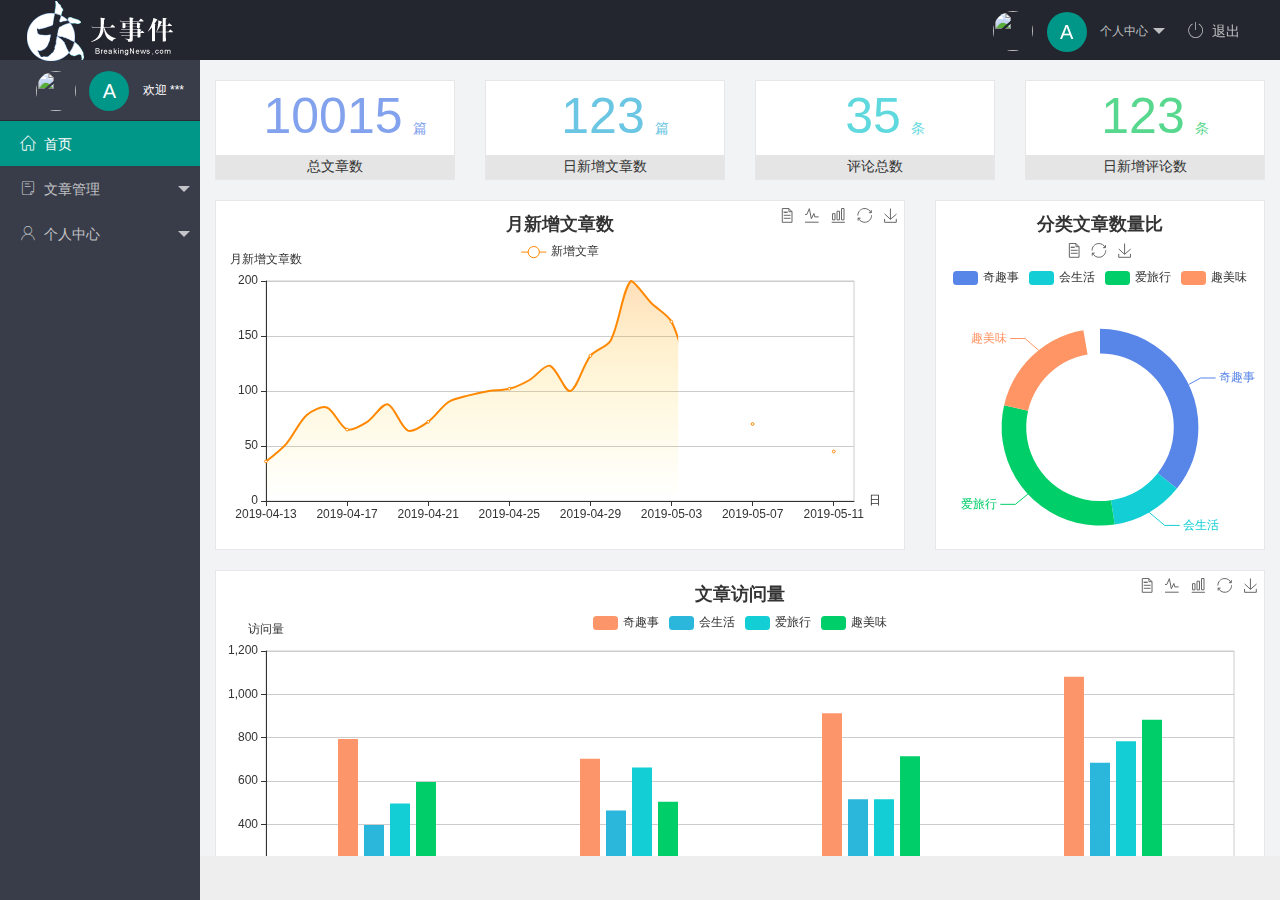
==== index.html @ b9989bee "完成主页功能的开发" ====
<!DOCTYPE html>
<html lang="en">

<head>
    <meta charset="UTF-8" />
    <meta name="viewport" content="width=device-width, initial-scale=1.0" />
    <title>后台主页</title>
    <!-- 导入 layui 的样式表 -->
    <link rel="stylesheet" href="/assets/lib/layui/css/layui.css" />
    <!-- 导入第三方图标库 -->
    <link rel="stylesheet" href="/assets/fonts/iconfont.css" />
    <!-- 导入自己的样式表 -->
    <link rel="stylesheet" href="/assets/css/index.css" />
</head>

<body class="layui-layout-body">
    <div class="layui-layout layui-layout-admin">
        <div class="layui-header">
            <div class="layui-logo">
                <img src="/assets/images/logo.png" alt="" />
            </div>
            <!-- 头部区域（可配合layui已有的水平导航） -->
            <ul class="layui-nav layui-layout-right">
                <li class="layui-nav-item">
                    <a href="javascript:;" class="userinfo">
                        <img src="http://t.cn/RCzsdCq" class="layui-nav-img" />
                        <span class="text-avatar">A</span> 个人中心
                    </a>
                    <dl class="layui-nav-child">
                        <dd><a href="">基本资料</a></dd>
                        <dd><a href="">更换头像</a></dd>
                        <dd><a href="">重置密码</a></dd>
                    </dl>
                </li>
                <li class="layui-nav-item">
                    <a href="javascript:;" id="btnLogout"><span class="iconfont icon-tuichu"></span>退出</a>
                </li>
            </ul>
        </div>

        <div class="layui-side layui-bg-black">
            <div class="layui-side-scroll">
                <div class="userinfo">
                    <img src="http://t.cn/RCzsdCq" class="layui-nav-img" />
                    <span class="text-avatar">A</span>
                    <span id="welcome">欢迎 ***</span>
                </div>
                <!-- 左侧导航区域（可配合layui已有的垂直导航） -->
                <ul class="layui-nav layui-nav-tree" lay-shrink="all">
                    <li class="layui-nav-item layui-this">
                        <a href="/home/dashboard.html" target="fm"><span class="iconfont icon-home"></span>首页</a>
                    </li>
                    <li class="layui-nav-item">
                        <a class="" href="javascript:;"><span class="iconfont icon-16"></span>文章管理</a>
                        <dl class="layui-nav-child">
                            <dd>
                                <a href="javascript:;"><i class="layui-icon layui-icon-app"></i>文章类别</a>
                            </dd>
                            <dd>
                                <a href="javascript:;"><i class="layui-icon layui-icon-app"></i>文章列表</a>
                            </dd>
                            <dd>
                                <a href="javascript:;"><i class="layui-icon layui-icon-app"></i>发布文章</a>
                            </dd>
                        </dl>
                    </li>
                    <li class="layui-nav-item">
                        <a href="javascript:;"><span class="iconfont icon-user"></span>个人中心</a>
                        <dl class="layui-nav-child">
                            <dd>
                                <a href="javascript:;"><i class="layui-icon layui-icon-app"></i>基本资料</a>
                            </dd>
                            <dd>
                                <a href="javascript:;"><i class="layui-icon layui-icon-app"></i>更换头像</a>
                            </dd>
                            <dd>
                                <a href="javascript:;"><i class="layui-icon layui-icon-app"></i>重置密码</a>
                            </dd>
                        </dl>
                    </li>
                </ul>
            </div>
        </div>

        <div class="layui-body">
            <!-- 内容主体区域 -->
            <iframe name="fm" src="/home/dashboard.html" frameborder="0"></iframe>
        </div>

        <div class="layui-footer">
            <!-- 底部固定区域 -->
        </div>
    </div>
    <!-- 导入 layui 的JS文件 -->
    <script src="/assets/lib/layui/layui.all.js"></script>
    <!--导入jquer -->
    <script src="/assets/lib/jquery.js"></script>
    <script src="/assets/js/baseAPI.js"></script>
    <!-- 导入自己的js -->
    <script src="/assets/js/index.js"></script>
</body>

</html>
---- assets/lib/layui/css/layui.css ----
/** layui-v2.5.5 MIT License By https://www.layui.com */
 .layui-inline,img{display:inline-block;vertical-align:middle}h1,h2,h3,h4,h5,h6{font-weight:400}.layui-edge,.layui-header,.layui-inline,.layui-main{position:relative}.layui-body,.layui-edge,.layui-elip{overflow:hidden}.layui-btn,.layui-edge,.layui-inline,img{vertical-align:middle}.layui-btn,.layui-disabled,.layui-icon,.layui-unselect{-moz-user-select:none;-webkit-user-select:none;-ms-user-select:none}.layui-elip,.layui-form-checkbox span,.layui-form-pane .layui-form-label{text-overflow:ellipsis;white-space:nowrap}.layui-breadcrumb,.layui-tree-btnGroup{visibility:hidden}blockquote,body,button,dd,div,dl,dt,form,h1,h2,h3,h4,h5,h6,input,li,ol,p,pre,td,textarea,th,ul{margin:0;padding:0;-webkit-tap-highlight-color:rgba(0,0,0,0)}a:active,a:hover{outline:0}img{border:none}li{list-style:none}table{border-collapse:collapse;border-spacing:0}h4,h5,h6{font-size:100%}button,input,optgroup,option,select,textarea{font-family:inherit;font-size:inherit;font-style:inherit;font-weight:inherit;outline:0}pre{white-space:pre-wrap;white-space:-moz-pre-wrap;white-space:-pre-wrap;white-space:-o-pre-wrap;word-wrap:break-word}body{line-height:24px;font:14px Helvetica Neue,Helvetica,PingFang SC,Tahoma,Arial,sans-serif}hr{height:1px;margin:10px 0;border:0;clear:both}a{color:#333;text-decoration:none}a:hover{color:#777}a cite{font-style:normal;*cursor:pointer}.layui-border-box,.layui-border-box *{box-sizing:border-box}.layui-box,.layui-box *{box-sizing:content-box}.layui-clear{clear:both;*zoom:1}.layui-clear:after{content:'\20';clear:both;*zoom:1;display:block;height:0}.layui-inline{*display:inline;*zoom:1}.layui-edge{display:inline-block;width:0;height:0;border-width:6px;border-style:dashed;border-color:transparent}.layui-edge-top{top:-4px;border-bottom-color:#999;border-bottom-style:solid}.layui-edge-right{border-left-color:#999;border-left-style:solid}.layui-edge-bottom{top:2px;border-top-color:#999;border-top-style:solid}.layui-edge-left{border-right-color:#999;border-right-style:solid}.layui-disabled,.layui-disabled:hover{color:#d2d2d2!important;cursor:not-allowed!important}.layui-circle{border-radius:100%}.layui-show{display:block!important}.layui-hide{display:none!important}@font-face{font-family:layui-icon;src:url(../font/iconfont.eot?v=250);src:url(../font/iconfont.eot?v=250#iefix) format('embedded-opentype'),url(../font/iconfont.woff2?v=250) format('woff2'),url(../font/iconfont.woff?v=250) format('woff'),url(../font/iconfont.ttf?v=250) format('truetype'),url(../font/iconfont.svg?v=250#layui-icon) format('svg')}.layui-icon{font-family:layui-icon!important;font-size:16px;font-style:normal;-webkit-font-smoothing:antialiased;-moz-osx-font-smoothing:grayscale}.layui-icon-reply-fill:before{content:"\e611"}.layui-icon-set-fill:before{content:"\e614"}.layui-icon-menu-fill:before{content:"\e60f"}.layui-icon-search:before{content:"\e615"}.layui-icon-share:before{content:"\e641"}.layui-icon-set-sm:before{content:"\e620"}.layui-icon-engine:before{content:"\e628"}.layui-icon-close:before{content:"\1006"}.layui-icon-close-fill:before{content:"\1007"}.layui-icon-chart-screen:before{content:"\e629"}.layui-icon-star:before{content:"\e600"}.layui-icon-circle-dot:before{content:"\e617"}.layui-icon-chat:before{content:"\e606"}.layui-icon-release:before{content:"\e609"}.layui-icon-list:before{content:"\e60a"}.layui-icon-chart:before{content:"\e62c"}.layui-icon-ok-circle:before{content:"\1005"}.layui-icon-layim-theme:before{content:"\e61b"}.layui-icon-table:before{content:"\e62d"}.layui-icon-right:before{content:"\e602"}.layui-icon-left:before{content:"\e603"}.layui-icon-cart-simple:before{content:"\e698"}.layui-icon-face-cry:before{content:"\e69c"}.layui-icon-face-smile:before{content:"\e6af"}.layui-icon-survey:before{content:"\e6b2"}.layui-icon-tree:before{content:"\e62e"}.layui-icon-upload-circle:before{content:"\e62f"}.layui-icon-add-circle:before{content:"\e61f"}.layui-icon-download-circle:before{content:"\e601"}.layui-icon-templeate-1:before{content:"\e630"}.layui-icon-util:before{content:"\e631"}.layui-icon-face-surprised:before{content:"\e664"}.layui-icon-edit:before{content:"\e642"}.layui-icon-speaker:before{content:"\e645"}.layui-icon-down:before{content:"\e61a"}.layui-icon-file:before{content:"\e621"}.layui-icon-layouts:before{content:"\e632"}.layui-icon-rate-half:before{content:"\e6c9"}.layui-icon-add-circle-fine:before{content:"\e608"}.layui-icon-prev-circle:before{content:"\e633"}.layui-icon-read:before{content:"\e705"}.layui-icon-404:before{content:"\e61c"}.layui-icon-carousel:before{content:"\e634"}.layui-icon-help:before{content:"\e607"}.layui-icon-code-circle:before{content:"\e635"}.layui-icon-water:before{content:"\e636"}.layui-icon-username:before{content:"\e66f"}.layui-icon-find-fill:before{content:"\e670"}.layui-icon-about:before{content:"\e60b"}.layui-icon-location:before{content:"\e715"}.layui-icon-up:before{content:"\e619"}.layui-icon-pause:before{content:"\e651"}.layui-icon-date:before{content:"\e637"}.layui-icon-layim-uploadfile:before{content:"\e61d"}.layui-icon-delete:before{content:"\e640"}.layui-icon-play:before{content:"\e652"}.layui-icon-top:before{content:"\e604"}.layui-icon-friends:before{content:"\e612"}.layui-icon-refresh-3:before{content:"\e9aa"}.layui-icon-ok:before{content:"\e605"}.layui-icon-layer:before{content:"\e638"}.layui-icon-face-smile-fine:before{content:"\e60c"}.layui-icon-dollar:before{content:"\e659"}.layui-icon-group:before{content:"\e613"}.layui-icon-layim-download:before{content:"\e61e"}.layui-icon-picture-fine:before{content:"\e60d"}.layui-icon-link:before{content:"\e64c"}.layui-icon-diamond:before{content:"\e735"}.layui-icon-log:before{content:"\e60e"}.layui-icon-rate-solid:before{content:"\e67a"}.layui-icon-fonts-del:before{content:"\e64f"}.layui-icon-unlink:before{content:"\e64d"}.layui-icon-fonts-clear:before{content:"\e639"}.layui-icon-triangle-r:before{content:"\e623"}.layui-icon-circle:before{content:"\e63f"}.layui-icon-radio:before{content:"\e643"}.layui-icon-align-center:before{content:"\e647"}.layui-icon-align-right:before{content:"\e648"}.layui-icon-align-left:before{content:"\e649"}.layui-icon-loading-1:before{content:"\e63e"}.layui-icon-return:before{content:"\e65c"}.layui-icon-fonts-strong:before{content:"\e62b"}.layui-icon-upload:before{content:"\e67c"}.layui-icon-dialogue:before{content:"\e63a"}.layui-icon-video:before{content:"\e6ed"}.layui-icon-headset:before{content:"\e6fc"}.layui-icon-cellphone-fine:before{content:"\e63b"}.layui-icon-add-1:before{content:"\e654"}.layui-icon-face-smile-b:before{content:"\e650"}.layui-icon-fonts-html:before{content:"\e64b"}.layui-icon-form:before{content:"\e63c"}.layui-icon-cart:before{content:"\e657"}.layui-icon-camera-fill:before{content:"\e65d"}.layui-icon-tabs:before{content:"\e62a"}.layui-icon-fonts-code:before{content:"\e64e"}.layui-icon-fire:before{content:"\e756"}.layui-icon-set:before{content:"\e716"}.layui-icon-fonts-u:before{content:"\e646"}.layui-icon-triangle-d:before{content:"\e625"}.layui-icon-tips:before{content:"\e702"}.layui-icon-picture:before{content:"\e64a"}.layui-icon-more-vertical:before{content:"\e671"}.layui-icon-flag:before{content:"\e66c"}.layui-icon-loading:before{content:"\e63d"}.layui-icon-fonts-i:before{content:"\e644"}.layui-icon-refresh-1:before{content:"\e666"}.layui-icon-rmb:before{content:"\e65e"}.layui-icon-home:before{content:"\e68e"}.layui-icon-user:before{content:"\e770"}.layui-icon-notice:before{content:"\e667"}.layui-icon-login-weibo:before{content:"\e675"}.layui-icon-voice:before{content:"\e688"}.layui-icon-upload-drag:before{content:"\e681"}.layui-icon-login-qq:before{content:"\e676"}.layui-icon-snowflake:before{content:"\e6b1"}.layui-icon-file-b:before{content:"\e655"}.layui-icon-template:before{content:"\e663"}.layui-icon-auz:before{content:"\e672"}.layui-icon-console:before{content:"\e665"}.layui-icon-app:before{content:"\e653"}.layui-icon-prev:before{content:"\e65a"}.layui-icon-website:before{content:"\e7ae"}.layui-icon-next:before{content:"\e65b"}.layui-icon-component:before{content:"\e857"}.layui-icon-more:before{content:"\e65f"}.layui-icon-login-wechat:before{content:"\e677"}.layui-icon-shrink-right:before{content:"\e668"}.layui-icon-spread-left:before{content:"\e66b"}.layui-icon-camera:before{content:"\e660"}.layui-icon-note:before{content:"\e66e"}.layui-icon-refresh:before{content:"\e669"}.layui-icon-female:before{content:"\e661"}.layui-icon-male:before{content:"\e662"}.layui-icon-password:before{content:"\e673"}.layui-icon-senior:before{content:"\e674"}.layui-icon-theme:before{content:"\e66a"}.layui-icon-tread:before{content:"\e6c5"}.layui-icon-praise:before{content:"\e6c6"}.layui-icon-star-fill:before{content:"\e658"}.layui-icon-rate:before{content:"\e67b"}.layui-icon-template-1:before{content:"\e656"}.layui-icon-vercode:before{content:"\e679"}.layui-icon-cellphone:before{content:"\e678"}.layui-icon-screen-full:before{content:"\e622"}.layui-icon-screen-restore:before{content:"\e758"}.layui-icon-cols:before{content:"\e610"}.layui-icon-export:before{content:"\e67d"}.layui-icon-print:before{content:"\e66d"}.layui-icon-slider:before{content:"\e714"}.layui-icon-addition:before{content:"\e624"}.layui-icon-subtraction:before{content:"\e67e"}.layui-icon-service:before{content:"\e626"}.layui-icon-transfer:before{content:"\e691"}.layui-main{width:1140px;margin:0 auto}.layui-header{z-index:1000;height:60px}.layui-header a:hover{transition:all .5s;-webkit-transition:all .5s}.layui-side{position:fixed;left:0;top:0;bottom:0;z-index:999;width:200px;overflow-x:hidden}.layui-side-scroll{position:relative;width:220px;height:100%;overflow-x:hidden}.layui-body{position:absolute;left:200px;right:0;top:0;bottom:0;z-index:998;width:auto;overflow-y:auto;box-sizing:border-box}.layui-layout-body{overflow:hidden}.layui-layout-admin .layui-header{background-color:#23262E}.layui-layout-admin .layui-side{top:60px;width:200px;overflow-x:hidden}.layui-layout-admin .layui-body{position:fixed;top:60px;bottom:44px}.layui-layout-admin .layui-main{width:auto;margin:0 15px}.layui-layout-admin .layui-footer{position:fixed;left:200px;right:0;bottom:0;height:44px;line-height:44px;padding:0 15px;background-color:#eee}.layui-layout-admin .layui-logo{position:absolute;left:0;top:0;width:200px;height:100%;line-height:60px;text-align:center;color:#009688;font-size:16px}.layui-layout-admin .layui-header .layui-nav{background:0 0}.layui-layout-left{position:absolute!important;left:200px;top:0}.layui-layout-right{position:absolute!important;right:0;top:0}.layui-container{position:relative;margin:0 auto;padding:0 15px;box-sizing:border-box}.layui-fluid{position:relative;margin:0 auto;padding:0 15px}.layui-row:after,.layui-row:before{content:'';display:block;clear:both}.layui-col-lg1,.layui-col-lg10,.layui-col-lg11,.layui-col-lg12,.layui-col-lg2,.layui-col-lg3,.layui-col-lg4,.layui-col-lg5,.layui-col-lg6,.layui-col-lg7,.layui-col-lg8,.layui-col-lg9,.layui-col-md1,.layui-col-md10,.layui-col-md11,.layui-col-md12,.layui-col-md2,.layui-col-md3,.layui-col-md4,.layui-col-md5,.layui-col-md6,.layui-col-md7,.layui-col-md8,.layui-col-md9,.layui-col-sm1,.layui-col-sm10,.layui-col-sm11,.layui-col-sm12,.layui-col-sm2,.layui-col-sm3,.layui-col-sm4,.layui-col-sm5,.layui-col-sm6,.layui-col-sm7,.layui-col-sm8,.layui-col-sm9,.layui-col-xs1,.layui-col-xs10,.layui-col-xs11,.layui-col-xs12,.layui-col-xs2,.layui-col-xs3,.layui-col-xs4,.layui-col-xs5,.layui-col-xs6,.layui-col-xs7,.layui-col-xs8,.layui-col-xs9{position:relative;display:block;box-sizing:border-box}.layui-col-xs1,.layui-col-xs10,.layui-col-xs11,.layui-col-xs12,.layui-col-xs2,.layui-col-xs3,.layui-col-xs4,.layui-col-xs5,.layui-col-xs6,.layui-col-xs7,.layui-col-xs8,.layui-col-xs9{float:left}.layui-col-xs1{width:8.33333333%}.layui-col-xs2{width:16.66666667%}.layui-col-xs3{width:25%}.layui-col-xs4{width:33.33333333%}.layui-col-xs5{width:41.66666667%}.layui-col-xs6{width:50%}.layui-col-xs7{width:58.33333333%}.layui-col-xs8{width:66.66666667%}.layui-col-xs9{width:75%}.layui-col-xs10{width:83.33333333%}.layui-col-xs11{width:91.66666667%}.layui-col-xs12{width:100%}.layui-col-xs-offset1{margin-left:8.33333333%}.layui-col-xs-offset2{margin-left:16.66666667%}.layui-col-xs-offset3{margin-left:25%}.layui-col-xs-offset4{margin-left:33.33333333%}.layui-col-xs-offset5{margin-left:41.66666667%}.layui-col-xs-offset6{margin-left:50%}.layui-col-xs-offset7{margin-left:58.33333333%}.layui-col-xs-offset8{margin-left:66.66666667%}.layui-col-xs-offset9{margin-left:75%}.layui-col-xs-offset10{margin-left:83.33333333%}.layui-col-xs-offset11{margin-left:91.66666667%}.layui-col-xs-offset12{margin-left:100%}@media screen and (max-width:768px){.layui-hide-xs{display:none!important}.layui-show-xs-block{display:block!important}.layui-show-xs-inline{display:inline!important}.layui-show-xs-inline-block{display:inline-block!important}}@media screen and (min-width:768px){.layui-container{width:750px}.layui-hide-sm{display:none!important}.layui-show-sm-block{display:block!important}.layui-show-sm-inline{display:inline!important}.layui-show-sm-inline-block{display:inline-block!important}.layui-col-sm1,.layui-col-sm10,.layui-col-sm11,.layui-col-sm12,.layui-col-sm2,.layui-col-sm3,.layui-col-sm4,.layui-col-sm5,.layui-col-sm6,.layui-col-sm7,.layui-col-sm8,.layui-col-sm9{float:left}.layui-col-sm1{width:8.33333333%}.layui-col-sm2{width:16.66666667%}.layui-col-sm3{width:25%}.layui-col-sm4{width:33.33333333%}.layui-col-sm5{width:41.66666667%}.layui-col-sm6{width:50%}.layui-col-sm7{width:58.33333333%}.layui-col-sm8{width:66.66666667%}.layui-col-sm9{width:75%}.layui-col-sm10{width:83.33333333%}.layui-col-sm11{width:91.66666667%}.layui-col-sm12{width:100%}.layui-col-sm-offset1{margin-left:8.33333333%}.layui-col-sm-offset2{margin-left:16.66666667%}.layui-col-sm-offset3{margin-left:25%}.layui-col-sm-offset4{margin-left:33.33333333%}.layui-col-sm-offset5{margin-left:41.66666667%}.layui-col-sm-offset6{margin-left:50%}.layui-col-sm-offset7{margin-left:58.33333333%}.layui-col-sm-offset8{margin-left:66.66666667%}.layui-col-sm-offset9{margin-left:75%}.layui-col-sm-offset10{margin-left:83.33333333%}.layui-col-sm-offset11{margin-left:91.66666667%}.layui-col-sm-offset12{margin-left:100%}}@media screen and (min-width:992px){.layui-container{width:970px}.layui-hide-md{display:none!important}.layui-show-md-block{display:block!important}.layui-show-md-inline{display:inline!important}.layui-show-md-inline-block{display:inline-block!important}.layui-col-md1,.layui-col-md10,.layui-col-md11,.layui-col-md12,.layui-col-md2,.layui-col-md3,.layui-col-md4,.layui-col-md5,.layui-col-md6,.layui-col-md7,.layui-col-md8,.layui-col-md9{float:left}.layui-col-md1{width:8.33333333%}.layui-col-md2{width:16.66666667%}.layui-col-md3{width:25%}.layui-col-md4{width:33.33333333%}.layui-col-md5{width:41.66666667%}.layui-col-md6{width:50%}.layui-col-md7{width:58.33333333%}.layui-col-md8{width:66.66666667%}.layui-col-md9{width:75%}.layui-col-md10{width:83.33333333%}.layui-col-md11{width:91.66666667%}.layui-col-md12{width:100%}.layui-col-md-offset1{margin-left:8.33333333%}.layui-col-md-offset2{margin-left:16.66666667%}.layui-col-md-offset3{margin-left:25%}.layui-col-md-offset4{margin-left:33.33333333%}.layui-col-md-offset5{margin-left:41.66666667%}.layui-col-md-offset6{margin-left:50%}.layui-col-md-offset7{margin-left:58.33333333%}.layui-col-md-offset8{margin-left:66.66666667%}.layui-col-md-offset9{margin-left:75%}.layui-col-md-offset10{margin-left:83.33333333%}.layui-col-md-offset11{margin-left:91.66666667%}.layui-col-md-offset12{margin-left:100%}}@media screen and (min-width:1200px){.layui-container{width:1170px}.layui-hide-lg{display:none!important}.layui-show-lg-block{display:block!important}.layui-show-lg-inline{display:inline!important}.layui-show-lg-inline-block{display:inline-block!important}.layui-col-lg1,.layui-col-lg10,.layui-col-lg11,.layui-col-lg12,.layui-col-lg2,.layui-col-lg3,.layui-col-lg4,.layui-col-lg5,.layui-col-lg6,.layui-col-lg7,.layui-col-lg8,.layui-col-lg9{float:left}.layui-col-lg1{width:8.33333333%}.layui-col-lg2{width:16.66666667%}.layui-col-lg3{width:25%}.layui-col-lg4{width:33.33333333%}.layui-col-lg5{width:41.66666667%}.layui-col-lg6{width:50%}.layui-col-lg7{width:58.33333333%}.layui-col-lg8{width:66.66666667%}.layui-col-lg9{width:75%}.layui-col-lg10{width:83.33333333%}.layui-col-lg11{width:91.66666667%}.layui-col-lg12{width:100%}.layui-col-lg-offset1{margin-left:8.33333333%}.layui-col-lg-offset2{margin-left:16.66666667%}.layui-col-lg-offset3{margin-left:25%}.layui-col-lg-offset4{margin-left:33.33333333%}.layui-col-lg-offset5{margin-left:41.66666667%}.layui-col-lg-offset6{margin-left:50%}.layui-col-lg-offset7{margin-left:58.33333333%}.layui-col-lg-offset8{margin-left:66.66666667%}.layui-col-lg-offset9{margin-left:75%}.layui-col-lg-offset10{margin-left:83.33333333%}.layui-col-lg-offset11{margin-left:91.66666667%}.layui-col-lg-offset12{margin-left:100%}}.layui-col-space1{margin:-.5px}.layui-col-space1>*{padding:.5px}.layui-col-space3{margin:-1.5px}.layui-col-space3>*{padding:1.5px}.layui-col-space5{margin:-2.5px}.layui-col-space5>*{padding:2.5px}.layui-col-space8{margin:-3.5px}.layui-col-space8>*{padding:3.5px}.layui-col-space10{margin:-5px}.layui-col-space10>*{padding:5px}.layui-col-space12{margin:-6px}.layui-col-space12>*{padding:6px}.layui-col-space15{margin:-7.5px}.layui-col-space15>*{padding:7.5px}.layui-col-space18{margin:-9px}.layui-col-space18>*{padding:9px}.layui-col-space20{margin:-10px}.layui-col-space20>*{padding:10px}.layui-col-space22{margin:-11px}.layui-col-space22>*{padding:11px}.layui-col-space25{margin:-12.5px}.layui-col-space25>*{padding:12.5px}.layui-col-space30{margin:-15px}.layui-col-space30>*{padding:15px}.layui-btn,.layui-input,.layui-select,.layui-textarea,.layui-upload-button{outline:0;-webkit-appearance:none;transition:all .3s;-webkit-transition:all .3s;box-sizing:border-box}.layui-elem-quote{margin-bottom:10px;padding:15px;line-height:22px;border-left:5px solid #009688;border-radius:0 2px 2px 0;background-color:#f2f2f2}.layui-quote-nm{border-style:solid;border-width:1px 1px 1px 5px;background:0 0}.layui-elem-field{margin-bottom:10px;padding:0;border-width:1px;border-style:solid}.layui-elem-field legend{margin-left:20px;padding:0 10px;font-size:20px;font-weight:300}.layui-field-title{margin:10px 0 20px;border-width:1px 0 0}.layui-field-box{padding:10px 15px}.layui-field-title .layui-field-box{padding:10px 0}.layui-progress{position:relative;height:6px;border-radius:20px;background-color:#e2e2e2}.layui-progress-bar{position:absolute;left:0;top:0;width:0;max-width:100%;height:6px;border-radius:20px;text-align:right;background-color:#5FB878;transition:all .3s;-webkit-transition:all .3s}.layui-progress-big,.layui-progress-big .layui-progress-bar{height:18px;line-height:18px}.layui-progress-text{position:relative;top:-20px;line-height:18px;font-size:12px;color:#666}.layui-progress-big .layui-progress-text{position:static;padding:0 10px;color:#fff}.layui-collapse{border-width:1px;border-style:solid;border-radius:2px}.layui-colla-content,.layui-colla-item{border-top-width:1px;border-top-style:solid}.layui-colla-item:first-child{border-top:none}.layui-colla-title{position:relative;height:42px;line-height:42px;padding:0 15px 0 35px;color:#333;background-color:#f2f2f2;cursor:pointer;font-size:14px;overflow:hidden}.layui-colla-content{display:none;padding:10px 15px;line-height:22px;color:#666}.layui-colla-icon{position:absolute;left:15px;top:0;font-size:14px}.layui-card{margin-bottom:15px;border-radius:2px;background-color:#fff;box-shadow:0 1px 2px 0 rgba(0,0,0,.05)}.layui-card:last-child{margin-bottom:0}.layui-card-header{position:relative;height:42px;line-height:42px;padding:0 15px;border-bottom:1px solid #f6f6f6;color:#333;border-radius:2px 2px 0 0;font-size:14px}.layui-bg-black,.layui-bg-blue,.layui-bg-cyan,.layui-bg-green,.layui-bg-orange,.layui-bg-red{color:#fff!important}.layui-card-body{position:relative;padding:10px 15px;line-height:24px}.layui-card-body[pad15]{padding:15px}.layui-card-body[pad20]{padding:20px}.layui-card-body .layui-table{margin:5px 0}.layui-card .layui-tab{margin:0}.layui-panel-window{position:relative;padding:15px;border-radius:0;border-top:5px solid #E6E6E6;background-color:#fff}.layui-auxiliar-moving{position:fixed;left:0;right:0;top:0;bottom:0;width:100%;height:100%;background:0 0;z-index:9999999999}.layui-form-label,.layui-form-mid,.layui-form-select,.layui-input-block,.layui-input-inline,.layui-textarea{position:relative}.layui-bg-red{background-color:#FF5722!important}.layui-bg-orange{background-color:#FFB800!important}.layui-bg-green{background-color:#009688!important}.layui-bg-cyan{background-color:#2F4056!important}.layui-bg-blue{background-color:#1E9FFF!important}.layui-bg-black{background-color:#393D49!important}.layui-bg-gray{background-color:#eee!important;color:#666!important}.layui-badge-rim,.layui-colla-content,.layui-colla-item,.layui-collapse,.layui-elem-field,.layui-form-pane .layui-form-item[pane],.layui-form-pane .layui-form-label,.layui-input,.layui-layedit,.layui-layedit-tool,.layui-quote-nm,.layui-select,.layui-tab-bar,.layui-tab-card,.layui-tab-title,.layui-tab-title .layui-this:after,.layui-textarea{border-color:#e6e6e6}.layui-timeline-item:before,hr{background-color:#e6e6e6}.layui-text{line-height:22px;font-size:14px;color:#666}.layui-text h1,.layui-text h2,.layui-text h3{font-weight:500;color:#333}.layui-text h1{font-size:30px}.layui-text h2{font-size:24px}.layui-text h3{font-size:18px}.layui-text a:not(.layui-btn){color:#01AAED}.layui-text a:not(.layui-btn):hover{text-decoration:underline}.layui-text ul{padding:5px 0 5px 15px}.layui-text ul li{margin-top:5px;list-style-type:disc}.layui-text em,.layui-word-aux{color:#999!important;padding:0 5px!important}.layui-btn{display:inline-block;height:38px;line-height:38px;padding:0 18px;background-color:#009688;color:#fff;white-space:nowrap;text-align:center;font-size:14px;border:none;border-radius:2px;cursor:pointer}.layui-btn:hover{opacity:.8;filter:alpha(opacity=80);color:#fff}.layui-btn:active{opacity:1;filter:alpha(opacity=100)}.layui-btn+.layui-btn{margin-left:10px}.layui-btn-container{font-size:0}.layui-btn-container .layui-btn{margin-right:10px;margin-bottom:10px}.layui-btn-container .layui-btn+.layui-btn{margin-left:0}.layui-table .layui-btn-container .layui-btn{margin-bottom:9px}.layui-btn-radius{border-radius:100px}.layui-btn .layui-icon{margin-right:3px;font-size:18px;vertical-align:bottom;vertical-align:middle\9}.layui-btn-primary{border:1px solid #C9C9C9;background-color:#fff;color:#555}.layui-btn-primary:hover{border-color:#009688;color:#333}.layui-btn-normal{background-color:#1E9FFF}.layui-btn-warm{background-color:#FFB800}.layui-btn-danger{background-color:#FF5722}.layui-btn-checked{background-color:#5FB878}.layui-btn-disabled,.layui-btn-disabled:active,.layui-btn-disabled:hover{border:1px solid #e6e6e6;background-color:#FBFBFB;color:#C9C9C9;cursor:not-allowed;opacity:1}.layui-btn-lg{height:44px;line-height:44px;padding:0 25px;font-size:16px}.layui-btn-sm{height:30px;line-height:30px;padding:0 10px;font-size:12px}.layui-btn-sm i{font-size:16px!important}.layui-btn-xs{height:22px;line-height:22px;padding:0 5px;font-size:12px}.layui-btn-xs i{font-size:14px!important}.layui-btn-group{display:inline-block;vertical-align:middle;font-size:0}.layui-btn-group .layui-btn{margin-left:0!important;margin-right:0!important;border-left:1px solid rgba(255,255,255,.5);border-radius:0}.layui-btn-group .layui-btn-primary{border-left:none}.layui-btn-group .layui-btn-primary:hover{border-color:#C9C9C9;color:#009688}.layui-btn-group .layui-btn:first-child{border-left:none;border-radius:2px 0 0 2px}.layui-btn-group .layui-btn-primary:first-child{border-left:1px solid #c9c9c9}.layui-btn-group .layui-btn:last-child{border-radius:0 2px 2px 0}.layui-btn-group .layui-btn+.layui-btn{margin-left:0}.layui-btn-group+.layui-btn-group{margin-left:10px}.layui-btn-fluid{width:100%}.layui-input,.layui-select,.layui-textarea{height:38px;line-height:1.3;line-height:38px\9;border-width:1px;border-style:solid;background-color:#fff;border-radius:2px}.layui-input::-webkit-input-placeholder,.layui-select::-webkit-input-placeholder,.layui-textarea::-webkit-input-placeholder{line-height:1.3}.layui-input,.layui-textarea{display:block;width:100%;padding-left:10px}.layui-input:hover,.layui-textarea:hover{border-color:#D2D2D2!important}.layui-input:focus,.layui-textarea:focus{border-color:#C9C9C9!important}.layui-textarea{min-height:100px;height:auto;line-height:20px;padding:6px 10px;resize:vertical}.layui-select{padding:0 10px}.layui-form input[type=checkbox],.layui-form input[type=radio],.layui-form select{display:none}.layui-form [lay-ignore]{display:initial}.layui-form-item{margin-bottom:15px;clear:both;*zoom:1}.layui-form-item:after{content:'\20';clear:both;*zoom:1;display:block;height:0}.layui-form-label{float:left;display:block;padding:9px 15px;width:80px;font-weight:400;line-height:20px;text-align:right}.layui-form-label-col{display:block;float:none;padding:9px 0;line-height:20px;text-align:left}.layui-form-item .layui-inline{margin-bottom:5px;margin-right:10px}.layui-input-block{margin-left:110px;min-height:36px}.layui-input-inline{display:inline-block;vertical-align:middle}.layui-form-item .layui-input-inline{float:left;width:190px;margin-right:10px}.layui-form-text .layui-input-inline{width:auto}.layui-form-mid{float:left;display:block;padding:9px 0!important;line-height:20px;margin-right:10px}.layui-form-danger+.layui-form-select .layui-input,.layui-form-danger:focus{border-color:#FF5722!important}.layui-form-select .layui-input{padding-right:30px;cursor:pointer}.layui-form-select .layui-edge{position:absolute;right:10px;top:50%;margin-top:-3px;cursor:pointer;border-width:6px;border-top-color:#c2c2c2;border-top-style:solid;transition:all .3s;-webkit-transition:all .3s}.layui-form-select dl{display:none;position:absolute;left:0;top:42px;padding:5px 0;z-index:899;min-width:100%;border:1px solid #d2d2d2;max-height:300px;overflow-y:auto;background-color:#fff;border-radius:2px;box-shadow:0 2px 4px rgba(0,0,0,.12);box-sizing:border-box}.layui-form-select dl dd,.layui-form-select dl dt{padding:0 10px;line-height:36px;white-space:nowrap;overflow:hidden;text-overflow:ellipsis}.layui-form-select dl dt{font-size:12px;color:#999}.layui-form-select dl dd{cursor:pointer}.layui-form-select dl dd:hover{background-color:#f2f2f2;-webkit-transition:.5s all;transition:.5s all}.layui-form-select .layui-select-group dd{padding-left:20px}.layui-form-select dl dd.layui-select-tips{padding-left:10px!important;color:#999}.layui-form-select dl dd.layui-this{background-color:#5FB878;color:#fff}.layui-form-checkbox,.layui-form-select dl dd.layui-disabled{background-color:#fff}.layui-form-selected dl{display:block}.layui-form-checkbox,.layui-form-checkbox *,.layui-form-switch{display:inline-block;vertical-align:middle}.layui-form-selected .layui-edge{margin-top:-9px;-webkit-transform:rotate(180deg);transform:rotate(180deg);margin-top:-3px\9}:root .layui-form-selected .layui-edge{margin-top:-9px\0/IE9}.layui-form-selectup dl{top:auto;bottom:42px}.layui-select-none{margin:5px 0;text-align:center;color:#999}.layui-select-disabled .layui-disabled{border-color:#eee!important}.layui-select-disabled .layui-edge{border-top-color:#d2d2d2}.layui-form-checkbox{position:relative;height:30px;line-height:30px;margin-right:10px;padding-right:30px;cursor:pointer;font-size:0;-webkit-transition:.1s linear;transition:.1s linear;box-sizing:border-box}.layui-form-checkbox span{padding:0 10px;height:100%;font-size:14px;border-radius:2px 0 0 2px;background-color:#d2d2d2;color:#fff;overflow:hidden}.layui-form-checkbox:hover span{background-color:#c2c2c2}.layui-form-checkbox i{position:absolute;right:0;top:0;width:30px;height:28px;border:1px solid #d2d2d2;border-left:none;border-radius:0 2px 2px 0;color:#fff;font-size:20px;text-align:center}.layui-form-checkbox:hover i{border-color:#c2c2c2;color:#c2c2c2}.layui-form-checked,.layui-form-checked:hover{border-color:#5FB878}.layui-form-checked span,.layui-form-checked:hover span{background-color:#5FB878}.layui-form-checked i,.layui-form-checked:hover i{color:#5FB878}.layui-form-item .layui-form-checkbox{margin-top:4px}.layui-form-checkbox[lay-skin=primary]{height:auto!important;line-height:normal!important;min-width:18px;min-height:18px;border:none!important;margin-right:0;padding-left:28px;padding-right:0;background:0 0}.layui-form-checkbox[lay-skin=primary] span{padding-left:0;padding-right:15px;line-height:18px;background:0 0;color:#666}.layui-form-checkbox[lay-skin=primary] i{right:auto;left:0;width:16px;height:16px;line-height:16px;border:1px solid #d2d2d2;font-size:12px;border-radius:2px;background-color:#fff;-webkit-transition:.1s linear;transition:.1s linear}.layui-form-checkbox[lay-skin=primary]:hover i{border-color:#5FB878;color:#fff}.layui-form-checked[lay-skin=primary] i{border-color:#5FB878!important;background-color:#5FB878;color:#fff}.layui-checkbox-disbaled[lay-skin=primary] span{background:0 0!important;color:#c2c2c2}.layui-checkbox-disbaled[lay-skin=primary]:hover i{border-color:#d2d2d2}.layui-form-item .layui-form-checkbox[lay-skin=primary]{margin-top:10px}.layui-form-switch{position:relative;height:22px;line-height:22px;min-width:35px;padding:0 5px;margin-top:8px;border:1px solid #d2d2d2;border-radius:20px;cursor:pointer;background-color:#fff;-webkit-transition:.1s linear;transition:.1s linear}.layui-form-switch i{position:absolute;left:5px;top:3px;width:16px;height:16px;border-radius:20px;background-color:#d2d2d2;-webkit-transition:.1s linear;transition:.1s linear}.layui-form-switch em{position:relative;top:0;width:25px;margin-left:21px;padding:0!important;text-align:center!important;color:#999!important;font-style:normal!important;font-size:12px}.layui-form-onswitch{border-color:#5FB878;background-color:#5FB878}.layui-checkbox-disbaled,.layui-checkbox-disbaled i{border-color:#e2e2e2!important}.layui-form-onswitch i{left:100%;margin-left:-21px;background-color:#fff}.layui-form-onswitch em{margin-left:5px;margin-right:21px;color:#fff!important}.layui-checkbox-disbaled span{background-color:#e2e2e2!important}.layui-checkbox-disbaled:hover i{color:#fff!important}[lay-radio]{display:none}.layui-form-radio,.layui-form-radio *{display:inline-block;vertical-align:middle}.layui-form-radio{line-height:28px;margin:6px 10px 0 0;padding-right:10px;cursor:pointer;font-size:0}.layui-form-radio *{font-size:14px}.layui-form-radio>i{margin-right:8px;font-size:22px;color:#c2c2c2}.layui-form-radio>i:hover,.layui-form-radioed>i{color:#5FB878}.layui-radio-disbaled>i{color:#e2e2e2!important}.layui-form-pane .layui-form-label{width:110px;padding:8px 15px;height:38px;line-height:20px;border-width:1px;border-style:solid;border-radius:2px 0 0 2px;text-align:center;background-color:#FBFBFB;overflow:hidden;box-sizing:border-box}.layui-form-pane .layui-input-inline{margin-left:-1px}.layui-form-pane .layui-input-block{margin-left:110px;left:-1px}.layui-form-pane .layui-input{border-radius:0 2px 2px 0}.layui-form-pane .layui-form-text .layui-form-label{float:none;width:100%;border-radius:2px;box-sizing:border-box;text-align:left}.layui-form-pane .layui-form-text .layui-input-inline{display:block;margin:0;top:-1px;clear:both}.layui-form-pane .layui-form-text .layui-input-block{margin:0;left:0;top:-1px}.layui-form-pane .layui-form-text .layui-textarea{min-height:100px;border-radius:0 0 2px 2px}.layui-form-pane .layui-form-checkbox{margin:4px 0 4px 10px}.layui-form-pane .layui-form-radio,.layui-form-pane .layui-form-switch{margin-top:6px;margin-left:10px}.layui-form-pane .layui-form-item[pane]{position:relative;border-width:1px;border-style:solid}.layui-form-pane .layui-form-item[pane] .layui-form-label{position:absolute;left:0;top:0;height:100%;border-width:0 1px 0 0}.layui-form-pane .layui-form-item[pane] .layui-input-inline{margin-left:110px}@media screen and (max-width:450px){.layui-form-item .layui-form-label{text-overflow:ellipsis;overflow:hidden;white-space:nowrap}.layui-form-item .layui-inline{display:block;margin-right:0;margin-bottom:20px;clear:both}.layui-form-item .layui-inline:after{content:'\20';clear:both;display:block;height:0}.layui-form-item .layui-input-inline{display:block;float:none;left:-3px;width:auto;margin:0 0 10px 112px}.layui-form-item .layui-input-inline+.layui-form-mid{margin-left:110px;top:-5px;padding:0}.layui-form-item .layui-form-checkbox{margin-right:5px;margin-bottom:5px}}.layui-layedit{border-width:1px;border-style:solid;border-radius:2px}.layui-layedit-tool{padding:3px 5px;border-bottom-width:1px;border-bottom-style:solid;font-size:0}.layedit-tool-fixed{position:fixed;top:0;border-top:1px solid #e2e2e2}.layui-layedit-tool .layedit-tool-mid,.layui-layedit-tool .layui-icon{display:inline-block;vertical-align:middle;text-align:center;font-size:14px}.layui-layedit-tool .layui-icon{position:relative;width:32px;height:30px;line-height:30px;margin:3px 5px;color:#777;cursor:pointer;border-radius:2px}.layui-layedit-tool .layui-icon:hover{color:#393D49}.layui-layedit-tool .layui-icon:active{color:#000}.layui-layedit-tool .layedit-tool-active{background-color:#e2e2e2;color:#000}.layui-layedit-tool .layui-disabled,.layui-layedit-tool .layui-disabled:hover{color:#d2d2d2;cursor:not-allowed}.layui-layedit-tool .layedit-tool-mid{width:1px;height:18px;margin:0 10px;background-color:#d2d2d2}.layedit-tool-html{width:50px!important;font-size:30px!important}.layedit-tool-b,.layedit-tool-code,.layedit-tool-help{font-size:16px!important}.layedit-tool-d,.layedit-tool-face,.layedit-tool-image,.layedit-tool-unlink{font-size:18px!important}.layedit-tool-image input{position:absolute;font-size:0;left:0;top:0;width:100%;height:100%;opacity:.01;filter:Alpha(opacity=1);cursor:pointer}.layui-layedit-iframe iframe{display:block;width:100%}#LAY_layedit_code{overflow:hidden}.layui-laypage{display:inline-block;*display:inline;*zoom:1;vertical-align:middle;margin:10px 0;font-size:0}.layui-laypage>a:first-child,.layui-laypage>a:first-child em{border-radius:2px 0 0 2px}.layui-laypage>a:last-child,.layui-laypage>a:last-child em{border-radius:0 2px 2px 0}.layui-laypage>:first-child{margin-left:0!important}.layui-laypage>:last-child{margin-right:0!important}.layui-laypage a,.layui-laypage button,.layui-laypage input,.layui-laypage select,.layui-laypage span{border:1px solid #e2e2e2}.layui-laypage a,.layui-laypage span{display:inline-block;*display:inline;*zoom:1;vertical-align:middle;padding:0 15px;height:28px;line-height:28px;margin:0 -1px 5px 0;background-color:#fff;color:#333;font-size:12px}.layui-flow-more a *,.layui-laypage input,.layui-table-view select[lay-ignore]{display:inline-block}.layui-laypage a:hover{color:#009688}.layui-laypage em{font-style:normal}.layui-laypage .layui-laypage-spr{color:#999;font-weight:700}.layui-laypage a{text-decoration:none}.layui-laypage .layui-laypage-curr{position:relative}.layui-laypage .layui-laypage-curr em{position:relative;color:#fff}.layui-laypage .layui-laypage-curr .layui-laypage-em{position:absolute;left:-1px;top:-1px;padding:1px;width:100%;height:100%;background-color:#009688}.layui-laypage-em{border-radius:2px}.layui-laypage-next em,.layui-laypage-prev em{font-family:Sim sun;font-size:16px}.layui-laypage .layui-laypage-count,.layui-laypage .layui-laypage-limits,.layui-laypage .layui-laypage-refresh,.layui-laypage .layui-laypage-skip{margin-left:10px;margin-right:10px;padding:0;border:none}.layui-laypage .layui-laypage-limits,.layui-laypage .layui-laypage-refresh{vertical-align:top}.layui-laypage .layui-laypage-refresh i{font-size:18px;cursor:pointer}.layui-laypage select{height:22px;padding:3px;border-radius:2px;cursor:pointer}.layui-laypage .layui-laypage-skip{height:30px;line-height:30px;color:#999}.layui-laypage button,.layui-laypage input{height:30px;line-height:30px;border-radius:2px;vertical-align:top;background-color:#fff;box-sizing:border-box}.layui-laypage input{width:40px;margin:0 10px;padding:0 3px;text-align:center}.layui-laypage input:focus,.layui-laypage select:focus{border-color:#009688!important}.layui-laypage button{margin-left:10px;padding:0 10px;cursor:pointer}.layui-table,.layui-table-view{margin:10px 0}.layui-flow-more{margin:10px 0;text-align:center;color:#999;font-size:14px}.layui-flow-more a{height:32px;line-height:32px}.layui-flow-more a *{vertical-align:top}.layui-flow-more a cite{padding:0 20px;border-radius:3px;background-color:#eee;color:#333;font-style:normal}.layui-flow-more a cite:hover{opacity:.8}.layui-flow-more a i{font-size:30px;color:#737383}.layui-table{width:100%;background-color:#fff;color:#666}.layui-table tr{transition:all .3s;-webkit-transition:all .3s}.layui-table th{text-align:left;font-weight:400}.layui-table tbody tr:hover,.layui-table thead tr,.layui-table-click,.layui-table-header,.layui-table-hover,.layui-table-mend,.layui-table-patch,.layui-table-tool,.layui-table-total,.layui-table-total tr,.layui-table[lay-even] tr:nth-child(even){background-color:#f2f2f2}.layui-table td,.layui-table th,.layui-table-col-set,.layui-table-fixed-r,.layui-table-grid-down,.layui-table-header,.layui-table-page,.layui-table-tips-main,.layui-table-tool,.layui-table-total,.layui-table-view,.layui-table[lay-skin=line],.layui-table[lay-skin=row]{border-width:1px;border-style:solid;border-color:#e6e6e6}.layui-table td,.layui-table th{position:relative;padding:9px 15px;min-height:20px;line-height:20px;font-size:14px}.layui-table[lay-skin=line] td,.layui-table[lay-skin=line] th{border-width:0 0 1px}.layui-table[lay-skin=row] td,.layui-table[lay-skin=row] th{border-width:0 1px 0 0}.layui-table[lay-skin=nob] td,.layui-table[lay-skin=nob] th{border:none}.layui-table img{max-width:100px}.layui-table[lay-size=lg] td,.layui-table[lay-size=lg] th{padding:15px 30px}.layui-table-view .layui-table[lay-size=lg] .layui-table-cell{height:40px;line-height:40px}.layui-table[lay-size=sm] td,.layui-table[lay-size=sm] th{font-size:12px;padding:5px 10px}.layui-table-view .layui-table[lay-size=sm] .layui-table-cell{height:20px;line-height:20px}.layui-table[lay-data]{display:none}.layui-table-box{position:relative;overflow:hidden}.layui-table-view .layui-table{position:relative;width:auto;margin:0}.layui-table-view .layui-table[lay-skin=line]{border-width:0 1px 0 0}.layui-table-view .layui-table[lay-skin=row]{border-width:0 0 1px}.layui-table-view .layui-table td,.layui-table-view .layui-table th{padding:5px 0;border-top:none;border-left:none}.layui-table-view .layui-table th.layui-unselect .layui-table-cell span{cursor:pointer}.layui-table-view .layui-table td{cursor:default}.layui-table-view .layui-table td[data-edit=text]{cursor:text}.layui-table-view .layui-form-checkbox[lay-skin=primary] i{width:18px;height:18px}.layui-table-view .layui-form-radio{line-height:0;padding:0}.layui-table-view .layui-form-radio>i{margin:0;font-size:20px}.layui-table-init{position:absolute;left:0;top:0;width:100%;height:100%;text-align:center;z-index:110}.layui-table-init .layui-icon{position:absolute;left:50%;top:50%;margin:-15px 0 0 -15px;font-size:30px;color:#c2c2c2}.layui-table-header{border-width:0 0 1px;overflow:hidden}.layui-table-header .layui-table{margin-bottom:-1px}.layui-table-tool .layui-inline[lay-event]{position:relative;width:26px;height:26px;padding:5px;line-height:16px;margin-right:10px;text-align:center;color:#333;border:1px solid #ccc;cursor:pointer;-webkit-transition:.5s all;transition:.5s all}.layui-table-tool .layui-inline[lay-event]:hover{border:1px solid #999}.layui-table-tool-temp{padding-right:120px}.layui-table-tool-self{position:absolute;right:17px;top:10px}.layui-table-tool .layui-table-tool-self .layui-inline[lay-event]{margin:0 0 0 10px}.layui-table-tool-panel{position:absolute;top:29px;left:-1px;padding:5px 0;min-width:150px;min-height:40px;border:1px solid #d2d2d2;text-align:left;overflow-y:auto;background-color:#fff;box-shadow:0 2px 4px rgba(0,0,0,.12)}.layui-table-cell,.layui-table-tool-panel li{overflow:hidden;text-overflow:ellipsis;white-space:nowrap}.layui-table-tool-panel li{padding:0 10px;line-height:30px;-webkit-transition:.5s all;transition:.5s all}.layui-table-tool-panel li .layui-form-checkbox[lay-skin=primary]{width:100%;padding-left:28px}.layui-table-tool-panel li:hover{background-color:#f2f2f2}.layui-table-tool-panel li .layui-form-checkbox[lay-skin=primary] i{position:absolute;left:0;top:0}.layui-table-tool-panel li .layui-form-checkbox[lay-skin=primary] span{padding:0}.layui-table-tool .layui-table-tool-self .layui-table-tool-panel{left:auto;right:-1px}.layui-table-col-set{position:absolute;right:0;top:0;width:20px;height:100%;border-width:0 0 0 1px;background-color:#fff}.layui-table-sort{width:10px;height:20px;margin-left:5px;cursor:pointer!important}.layui-table-sort .layui-edge{position:absolute;left:5px;border-width:5px}.layui-table-sort .layui-table-sort-asc{top:3px;border-top:none;border-bottom-style:solid;border-bottom-color:#b2b2b2}.layui-table-sort .layui-table-sort-asc:hover{border-bottom-color:#666}.layui-table-sort .layui-table-sort-desc{bottom:5px;border-bottom:none;border-top-style:solid;border-top-color:#b2b2b2}.layui-table-sort .layui-table-sort-desc:hover{border-top-color:#666}.layui-table-sort[lay-sort=asc] .layui-table-sort-asc{border-bottom-color:#000}.layui-table-sort[lay-sort=desc] .layui-table-sort-desc{border-top-color:#000}.layui-table-cell{height:28px;line-height:28px;padding:0 15px;position:relative;box-sizing:border-box}.layui-table-cell .layui-form-checkbox[lay-skin=primary]{top:-1px;padding:0}.layui-table-cell .layui-table-link{color:#01AAED}.laytable-cell-checkbox,.laytable-cell-numbers,.laytable-cell-radio,.laytable-cell-space{padding:0;text-align:center}.layui-table-body{position:relative;overflow:auto;margin-right:-1px;margin-bottom:-1px}.layui-table-body .layui-none{line-height:26px;padding:15px;text-align:center;color:#999}.layui-table-fixed{position:absolute;left:0;top:0;z-index:101}.layui-table-fixed .layui-table-body{overflow:hidden}.layui-table-fixed-l{box-shadow:0 -1px 8px rgba(0,0,0,.08)}.layui-table-fixed-r{left:auto;right:-1px;border-width:0 0 0 1px;box-shadow:-1px 0 8px rgba(0,0,0,.08)}.layui-table-fixed-r .layui-table-header{position:relative;overflow:visible}.layui-table-mend{position:absolute;right:-49px;top:0;height:100%;width:50px}.layui-table-tool{position:relative;z-index:890;width:100%;min-height:50px;line-height:30px;padding:10px 15px;border-width:0 0 1px}.layui-table-tool .layui-btn-container{margin-bottom:-10px}.layui-table-page,.layui-table-total{border-width:1px 0 0;margin-bottom:-1px;overflow:hidden}.layui-table-page{position:relative;width:100%;padding:7px 7px 0;height:41px;font-size:12px;white-space:nowrap}.layui-table-page>div{height:26px}.layui-table-page .layui-laypage{margin:0}.layui-table-page .layui-laypage a,.layui-table-page .layui-laypage span{height:26px;line-height:26px;margin-bottom:10px;border:none;background:0 0}.layui-table-page .layui-laypage a,.layui-table-page .layui-laypage span.layui-laypage-curr{padding:0 12px}.layui-table-page .layui-laypage span{margin-left:0;padding:0}.layui-table-page .layui-laypage .layui-laypage-prev{margin-left:-7px!important}.layui-table-page .layui-laypage .layui-laypage-curr .layui-laypage-em{left:0;top:0;padding:0}.layui-table-page .layui-laypage button,.layui-table-page .layui-laypage input{height:26px;line-height:26px}.layui-table-page .layui-laypage input{width:40px}.layui-table-page .layui-laypage button{padding:0 10px}.layui-table-page select{height:18px}.layui-table-patch .layui-table-cell{padding:0;width:30px}.layui-table-edit{position:absolute;left:0;top:0;width:100%;height:100%;padding:0 14px 1px;border-radius:0;box-shadow:1px 1px 20px rgba(0,0,0,.15)}.layui-table-edit:focus{border-color:#5FB878!important}select.layui-table-edit{padding:0 0 0 10px;border-color:#C9C9C9}.layui-table-view .layui-form-checkbox,.layui-table-view .layui-form-radio,.layui-table-view .layui-form-switch{top:0;margin:0;box-sizing:content-box}.layui-table-view .layui-form-checkbox{top:-1px;height:26px;line-height:26px}.layui-table-view .layui-form-checkbox i{height:26px}.layui-table-grid .layui-table-cell{overflow:visible}.layui-table-grid-down{position:absolute;top:0;right:0;width:26px;height:100%;padding:5px 0;border-width:0 0 0 1px;text-align:center;background-color:#fff;color:#999;cursor:pointer}.layui-table-grid-down .layui-icon{position:absolute;top:50%;left:50%;margin:-8px 0 0 -8px}.layui-table-grid-down:hover{background-color:#fbfbfb}body .layui-table-tips .layui-layer-content{background:0 0;padding:0;box-shadow:0 1px 6px rgba(0,0,0,.12)}.layui-table-tips-main{margin:-44px 0 0 -1px;max-height:150px;padding:8px 15px;font-size:14px;overflow-y:scroll;background-color:#fff;color:#666}.layui-table-tips-c{position:absolute;right:-3px;top:-13px;width:20px;height:20px;padding:3px;cursor:pointer;background-color:#666;border-radius:50%;color:#fff}.layui-table-tips-c:hover{background-color:#777}.layui-table-tips-c:before{position:relative;right:-2px}.layui-upload-file{display:none!important;opacity:.01;filter:Alpha(opacity=1)}.layui-upload-drag,.layui-upload-form,.layui-upload-wrap{display:inline-block}.layui-upload-list{margin:10px 0}.layui-upload-choose{padding:0 10px;color:#999}.layui-upload-drag{position:relative;padding:30px;border:1px dashed #e2e2e2;background-color:#fff;text-align:center;cursor:pointer;color:#999}.layui-upload-drag .layui-icon{font-size:50px;color:#009688}.layui-upload-drag[lay-over]{border-color:#009688}.layui-upload-iframe{position:absolute;width:0;height:0;border:0;visibility:hidden}.layui-upload-wrap{position:relative;vertical-align:middle}.layui-upload-wrap .layui-upload-file{display:block!important;position:absolute;left:0;top:0;z-index:10;font-size:100px;width:100%;height:100%;opacity:.01;filter:Alpha(opacity=1);cursor:pointer}.layui-transfer-active,.layui-transfer-box{display:inline-block;vertical-align:middle}.layui-transfer-box,.layui-transfer-header,.layui-transfer-search{border-width:0;border-style:solid;border-color:#e6e6e6}.layui-transfer-box{position:relative;border-width:1px;width:200px;height:360px;border-radius:2px;background-color:#fff}.layui-transfer-box .layui-form-checkbox{width:100%;margin:0!important}.layui-transfer-header{height:38px;line-height:38px;padding:0 10px;border-bottom-width:1px}.layui-transfer-search{position:relative;padding:10px;border-bottom-width:1px}.layui-transfer-search .layui-input{height:32px;padding-left:30px;font-size:12px}.layui-transfer-search .layui-icon-search{position:absolute;left:20px;top:50%;margin-top:-8px;color:#666}.layui-transfer-active{margin:0 15px}.layui-transfer-active .layui-btn{display:block;margin:0;padding:0 15px;background-color:#5FB878;border-color:#5FB878;color:#fff}.layui-transfer-active .layui-btn-disabled{background-color:#FBFBFB;border-color:#e6e6e6;color:#C9C9C9}.layui-transfer-active .layui-btn:first-child{margin-bottom:15px}.layui-transfer-active .layui-btn .layui-icon{margin:0;font-size:14px!important}.layui-transfer-data{padding:5px 0;overflow:auto}.layui-transfer-data li{height:32px;line-height:32px;padding:0 10px}.layui-transfer-data li:hover{background-color:#f2f2f2;transition:.5s all}.layui-transfer-data .layui-none{padding:15px 10px;text-align:center;color:#999}.layui-nav{position:relative;padding:0 20px;background-color:#393D49;color:#fff;border-radius:2px;font-size:0;box-sizing:border-box}.layui-nav *{font-size:14px}.layui-nav .layui-nav-item{position:relative;display:inline-block;*display:inline;*zoom:1;vertical-align:middle;line-height:60px}.layui-nav .layui-nav-item a{display:block;padding:0 20px;color:#fff;color:rgba(255,255,255,.7);transition:all .3s;-webkit-transition:all .3s}.layui-nav .layui-this:after,.layui-nav-bar,.layui-nav-tree .layui-nav-itemed:after{position:absolute;left:0;top:0;width:0;height:5px;background-color:#5FB878;transition:all .2s;-webkit-transition:all .2s}.layui-nav-bar{z-index:1000}.layui-nav .layui-nav-item a:hover,.layui-nav .layui-this a{color:#fff}.layui-nav .layui-this:after{content:'';top:auto;bottom:0;width:100%}.layui-nav-img{width:30px;height:30px;margin-right:10px;border-radius:50%}.layui-nav .layui-nav-more{content:'';width:0;height:0;border-style:solid dashed dashed;border-color:#fff transparent transparent;overflow:hidden;cursor:pointer;transition:all .2s;-webkit-transition:all .2s;position:absolute;top:50%;right:3px;margin-top:-3px;border-width:6px;border-top-color:rgba(255,255,255,.7)}.layui-nav .layui-nav-mored,.layui-nav-itemed>a .layui-nav-more{margin-top:-9px;border-style:dashed dashed solid;border-color:transparent transparent #fff}.layui-nav-child{display:none;position:absolute;left:0;top:65px;min-width:100%;line-height:36px;padding:5px 0;box-shadow:0 2px 4px rgba(0,0,0,.12);border:1px solid #d2d2d2;background-color:#fff;z-index:100;border-radius:2px;white-space:nowrap}.layui-nav .layui-nav-child a{color:#333}.layui-nav .layui-nav-child a:hover{background-color:#f2f2f2;color:#000}.layui-nav-child dd{position:relative}.layui-nav .layui-nav-child dd.layui-this a,.layui-nav-child dd.layui-this{background-color:#5FB878;color:#fff}.layui-nav-child dd.layui-this:after{display:none}.layui-nav-tree{width:200px;padding:0}.layui-nav-tree .layui-nav-item{display:block;width:100%;line-height:45px}.layui-nav-tree .layui-nav-item a{position:relative;height:45px;line-height:45px;text-overflow:ellipsis;overflow:hidden;white-space:nowrap}.layui-nav-tree .layui-nav-item a:hover{background-color:#4E5465}.layui-nav-tree .layui-nav-bar{width:5px;height:0;background-color:#009688}.layui-nav-tree .layui-nav-child dd.layui-this,.layui-nav-tree .layui-nav-child dd.layui-this a,.layui-nav-tree .layui-this,.layui-nav-tree .layui-this>a,.layui-nav-tree .layui-this>a:hover{background-color:#009688;color:#fff}.layui-nav-tree .layui-this:after{display:none}.layui-nav-itemed>a,.layui-nav-tree .layui-nav-title a,.layui-nav-tree .layui-nav-title a:hover{color:#fff!important}.layui-nav-tree .layui-nav-child{position:relative;z-index:0;top:0;border:none;box-shadow:none}.layui-nav-tree .layui-nav-child a{height:40px;line-height:40px;color:#fff;color:rgba(255,255,255,.7)}.layui-nav-tree .layui-nav-child,.layui-nav-tree .layui-nav-child a:hover{background:0 0;color:#fff}.layui-nav-tree .layui-nav-more{right:10px}.layui-nav-itemed>.layui-nav-child{display:block;padding:0;background-color:rgba(0,0,0,.3)!important}.layui-nav-itemed>.layui-nav-child>.layui-this>.layui-nav-child{display:block}.layui-nav-side{position:fixed;top:0;bottom:0;left:0;overflow-x:hidden;z-index:999}.layui-bg-blue .layui-nav-bar,.layui-bg-blue .layui-nav-itemed:after,.layui-bg-blue .layui-this:after{background-color:#93D1FF}.layui-bg-blue .layui-nav-child dd.layui-this{background-color:#1E9FFF}.layui-bg-blue .layui-nav-itemed>a,.layui-nav-tree.layui-bg-blue .layui-nav-title a,.layui-nav-tree.layui-bg-blue .layui-nav-title a:hover{background-color:#007DDB!important}.layui-breadcrumb{font-size:0}.layui-breadcrumb>*{font-size:14px}.layui-breadcrumb a{color:#999!important}.layui-breadcrumb a:hover{color:#5FB878!important}.layui-breadcrumb a cite{color:#666;font-style:normal}.layui-breadcrumb span[lay-separator]{margin:0 10px;color:#999}.layui-tab{margin:10px 0;text-align:left!important}.layui-tab[overflow]>.layui-tab-title{overflow:hidden}.layui-tab-title{position:relative;left:0;height:40px;white-space:nowrap;font-size:0;border-bottom-width:1px;border-bottom-style:solid;transition:all .2s;-webkit-transition:all .2s}.layui-tab-title li{display:inline-block;*display:inline;*zoom:1;vertical-align:middle;font-size:14px;transition:all .2s;-webkit-transition:all .2s;position:relative;line-height:40px;min-width:65px;padding:0 15px;text-align:center;cursor:pointer}.layui-tab-title li a{display:block}.layui-tab-title .layui-this{color:#000}.layui-tab-title .layui-this:after{position:absolute;left:0;top:0;content:'';width:100%;height:41px;border-width:1px;border-style:solid;border-bottom-color:#fff;border-radius:2px 2px 0 0;box-sizing:border-box;pointer-events:none}.layui-tab-bar{position:absolute;right:0;top:0;z-index:10;width:30px;height:39px;line-height:39px;border-width:1px;border-style:solid;border-radius:2px;text-align:center;background-color:#fff;cursor:pointer}.layui-tab-bar .layui-icon{position:relative;display:inline-block;top:3px;transition:all .3s;-webkit-transition:all .3s}.layui-tab-item{display:none}.layui-tab-more{padding-right:30px;height:auto!important;white-space:normal!important}.layui-tab-more li.layui-this:after{border-bottom-color:#e2e2e2;border-radius:2px}.layui-tab-more .layui-tab-bar .layui-icon{top:-2px;top:3px\9;-webkit-transform:rotate(180deg);transform:rotate(180deg)}:root .layui-tab-more .layui-tab-bar .layui-icon{top:-2px\0/IE9}.layui-tab-content{padding:10px}.layui-tab-title li .layui-tab-close{position:relative;display:inline-block;width:18px;height:18px;line-height:20px;margin-left:8px;top:1px;text-align:center;font-size:14px;color:#c2c2c2;transition:all .2s;-webkit-transition:all .2s}.layui-tab-title li .layui-tab-close:hover{border-radius:2px;background-color:#FF5722;color:#fff}.layui-tab-brief>.layui-tab-title .layui-this{color:#009688}.layui-tab-brief>.layui-tab-more li.layui-this:after,.layui-tab-brief>.layui-tab-title .layui-this:after{border:none;border-radius:0;border-bottom:2px solid #5FB878}.layui-tab-brief[overflow]>.layui-tab-title .layui-this:after{top:-1px}.layui-tab-card{border-width:1px;border-style:solid;border-radius:2px;box-shadow:0 2px 5px 0 rgba(0,0,0,.1)}.layui-tab-card>.layui-tab-title{background-color:#f2f2f2}.layui-tab-card>.layui-tab-title li{margin-right:-1px;margin-left:-1px}.layui-tab-card>.layui-tab-title .layui-this{background-color:#fff}.layui-tab-card>.layui-tab-title .layui-this:after{border-top:none;border-width:1px;border-bottom-color:#fff}.layui-tab-card>.layui-tab-title .layui-tab-bar{height:40px;line-height:40px;border-radius:0;border-top:none;border-right:none}.layui-tab-card>.layui-tab-more .layui-this{background:0 0;color:#5FB878}.layui-tab-card>.layui-tab-more .layui-this:after{border:none}.layui-timeline{padding-left:5px}.layui-timeline-item{position:relative;padding-bottom:20px}.layui-timeline-axis{position:absolute;left:-5px;top:0;z-index:10;width:20px;height:20px;line-height:20px;background-color:#fff;color:#5FB878;border-radius:50%;text-align:center;cursor:pointer}.layui-timeline-axis:hover{color:#FF5722}.layui-timeline-item:before{content:'';position:absolute;left:5px;top:0;z-index:0;width:1px;height:100%}.layui-timeline-item:last-child:before{display:none}.layui-timeline-item:first-child:before{display:block}.layui-timeline-content{padding-left:25px}.layui-timeline-title{position:relative;margin-bottom:10px}.layui-badge,.layui-badge-dot,.layui-badge-rim{position:relative;display:inline-block;padding:0 6px;font-size:12px;text-align:center;background-color:#FF5722;color:#fff;border-radius:2px}.layui-badge{height:18px;line-height:18px}.layui-badge-dot{width:8px;height:8px;padding:0;border-radius:50%}.layui-badge-rim{height:18px;line-height:18px;border-width:1px;border-style:solid;background-color:#fff;color:#666}.layui-btn .layui-badge,.layui-btn .layui-badge-dot{margin-left:5px}.layui-nav .layui-badge,.layui-nav .layui-badge-dot{position:absolute;top:50%;margin:-8px 6px 0}.layui-tab-title .layui-badge,.layui-tab-title .layui-badge-dot{left:5px;top:-2px}.layui-carousel{position:relative;left:0;top:0;background-color:#f8f8f8}.layui-carousel>[carousel-item]{position:relative;width:100%;height:100%;overflow:hidden}.layui-carousel>[carousel-item]:before{position:absolute;content:'\e63d';left:50%;top:50%;width:100px;line-height:20px;margin:-10px 0 0 -50px;text-align:center;color:#c2c2c2;font-family:layui-icon!important;font-size:30px;font-style:normal;-webkit-font-smoothing:antialiased;-moz-osx-font-smoothing:grayscale}.layui-carousel>[carousel-item]>*{display:none;position:absolute;left:0;top:0;width:100%;height:100%;background-color:#f8f8f8;transition-duration:.3s;-webkit-transition-duration:.3s}.layui-carousel-updown>*{-webkit-transition:.3s ease-in-out up;transition:.3s ease-in-out up}.layui-carousel-arrow{display:none\9;opacity:0;position:absolute;left:10px;top:50%;margin-top:-18px;width:36px;height:36px;line-height:36px;text-align:center;font-size:20px;border:0;border-radius:50%;background-color:rgba(0,0,0,.2);color:#fff;-webkit-transition-duration:.3s;transition-duration:.3s;cursor:pointer}.layui-carousel-arrow[lay-type=add]{left:auto!important;right:10px}.layui-carousel:hover .layui-carousel-arrow[lay-type=add],.layui-carousel[lay-arrow=always] .layui-carousel-arrow[lay-type=add]{right:20px}.layui-carousel[lay-arrow=always] .layui-carousel-arrow{opacity:1;left:20px}.layui-carousel[lay-arrow=none] .layui-carousel-arrow{display:none}.layui-carousel-arrow:hover,.layui-carousel-ind ul:hover{background-color:rgba(0,0,0,.35)}.layui-carousel:hover .layui-carousel-arrow{display:block\9;opacity:1;left:20px}.layui-carousel-ind{position:relative;top:-35px;width:100%;line-height:0!important;text-align:center;font-size:0}.layui-carousel[lay-indicator=outside]{margin-bottom:30px}.layui-carousel[lay-indicator=outside] .layui-carousel-ind{top:10px}.layui-carousel[lay-indicator=outside] .layui-carousel-ind ul{background-color:rgba(0,0,0,.5)}.layui-carousel[lay-indicator=none] .layui-carousel-ind{display:none}.layui-carousel-ind ul{display:inline-block;padding:5px;background-color:rgba(0,0,0,.2);border-radius:10px;-webkit-transition-duration:.3s;transition-duration:.3s}.layui-carousel-ind li{display:inline-block;width:10px;height:10px;margin:0 3px;font-size:14px;background-color:#e2e2e2;background-color:rgba(255,255,255,.5);border-radius:50%;cursor:pointer;-webkit-transition-duration:.3s;transition-duration:.3s}.layui-carousel-ind li:hover{background-color:rgba(255,255,255,.7)}.layui-carousel-ind li.layui-this{background-color:#fff}.layui-carousel>[carousel-item]>.layui-carousel-next,.layui-carousel>[carousel-item]>.layui-carousel-prev,.layui-carousel>[carousel-item]>.layui-this{display:block}.layui-carousel>[carousel-item]>.layui-this{left:0}.layui-carousel>[carousel-item]>.layui-carousel-prev{left:-100%}.layui-carousel>[carousel-item]>.layui-carousel-next{left:100%}.layui-carousel>[carousel-item]>.layui-carousel-next.layui-carousel-left,.layui-carousel>[carousel-item]>.layui-carousel-prev.layui-carousel-right{left:0}.layui-carousel>[carousel-item]>.layui-this.layui-carousel-left{left:-100%}.layui-carousel>[carousel-item]>.layui-this.layui-carousel-right{left:100%}.layui-carousel[lay-anim=updown] .layui-carousel-arrow{left:50%!important;top:20px;margin:0 0 0 -18px}.layui-carousel[lay-anim=updown]>[carousel-item]>*,.layui-carousel[lay-anim=fade]>[carousel-item]>*{left:0!important}.layui-carousel[lay-anim=updown] .layui-carousel-arrow[lay-type=add]{top:auto!important;bottom:20px}.layui-carousel[lay-anim=updown] .layui-carousel-ind{position:absolute;top:50%;right:20px;width:auto;height:auto}.layui-carousel[lay-anim=updown] .layui-carousel-ind ul{padding:3px 5px}.layui-carousel[lay-anim=updown] .layui-carousel-ind li{display:block;margin:6px 0}.layui-carousel[lay-anim=updown]>[carousel-item]>.layui-this{top:0}.layui-carousel[lay-anim=updown]>[carousel-item]>.layui-carousel-prev{top:-100%}.layui-carousel[lay-anim=updown]>[carousel-item]>.layui-carousel-next{top:100%}.layui-carousel[lay-anim=updown]>[carousel-item]>.layui-carousel-next.layui-carousel-left,.layui-carousel[lay-anim=updown]>[carousel-item]>.layui-carousel-prev.layui-carousel-right{top:0}.layui-carousel[lay-anim=updown]>[carousel-item]>.layui-this.layui-carousel-left{top:-100%}.layui-carousel[lay-anim=updown]>[carousel-item]>.layui-this.layui-carousel-right{top:100%}.layui-carousel[lay-anim=fade]>[carousel-item]>.layui-carousel-next,.layui-carousel[lay-anim=fade]>[carousel-item]>.layui-carousel-prev{opacity:0}.layui-carousel[lay-anim=fade]>[carousel-item]>.layui-carousel-next.layui-carousel-left,.layui-carousel[lay-anim=fade]>[carousel-item]>.layui-carousel-prev.layui-carousel-right{opacity:1}.layui-carousel[lay-anim=fade]>[carousel-item]>.layui-this.layui-carousel-left,.layui-carousel[lay-anim=fade]>[carousel-item]>.layui-this.layui-carousel-right{opacity:0}.layui-fixbar{position:fixed;right:15px;bottom:15px;z-index:999999}.layui-fixbar li{width:50px;height:50px;line-height:50px;margin-bottom:1px;text-align:center;cursor:pointer;font-size:30px;background-color:#9F9F9F;color:#fff;border-radius:2px;opacity:.95}.layui-fixbar li:hover{opacity:.85}.layui-fixbar li:active{opacity:1}.layui-fixbar .layui-fixbar-top{display:none;font-size:40px}body .layui-util-face{border:none;background:0 0}body .layui-util-face .layui-layer-content{padding:0;background-color:#fff;color:#666;box-shadow:none}.layui-util-face .layui-layer-TipsG{display:none}.layui-util-face ul{position:relative;width:372px;padding:10px;border:1px solid #D9D9D9;background-color:#fff;box-shadow:0 0 20px rgba(0,0,0,.2)}.layui-util-face ul li{cursor:pointer;float:left;border:1px solid #e8e8e8;height:22px;width:26px;overflow:hidden;margin:-1px 0 0 -1px;padding:4px 2px;text-align:center}.layui-util-face ul li:hover{position:relative;z-index:2;border:1px solid #eb7350;background:#fff9ec}.layui-code{position:relative;margin:10px 0;padding:15px;line-height:20px;border:1px solid #ddd;border-left-width:6px;background-color:#F2F2F2;color:#333;font-family:Courier New;font-size:12px}.layui-rate,.layui-rate *{display:inline-block;vertical-align:middle}.layui-rate{padding:10px 5px 10px 0;font-size:0}.layui-rate li i.layui-icon{font-size:20px;color:#FFB800;margin-right:5px;transition:all .3s;-webkit-transition:all .3s}.layui-rate li i:hover{cursor:pointer;transform:scale(1.12);-webkit-transform:scale(1.12)}.layui-rate[readonly] li i:hover{cursor:default;transform:scale(1)}.layui-colorpicker{width:26px;height:26px;border:1px solid #e6e6e6;padding:5px;border-radius:2px;line-height:24px;display:inline-block;cursor:pointer;transition:all .3s;-webkit-transition:all .3s}.layui-colorpicker:hover{border-color:#d2d2d2}.layui-colorpicker.layui-colorpicker-lg{width:34px;height:34px;line-height:32px}.layui-colorpicker.layui-colorpicker-sm{width:24px;height:24px;line-height:22px}.layui-colorpicker.layui-colorpicker-xs{width:22px;height:22px;line-height:20px}.layui-colorpicker-trigger-bgcolor{display:block;background:url([data-uri]);border-radius:2px}.layui-colorpicker-trigger-span{display:block;height:100%;box-sizing:border-box;border:1px solid rgba(0,0,0,.15);border-radius:2px;text-align:center}.layui-colorpicker-trigger-i{display:inline-block;color:#FFF;font-size:12px}.layui-colorpicker-trigger-i.layui-icon-close{color:#999}.layui-colorpicker-main{position:absolute;z-index:66666666;width:280px;padding:7px;background:#FFF;border:1px solid #d2d2d2;border-radius:2px;box-shadow:0 2px 4px rgba(0,0,0,.12)}.layui-colorpicker-main-wrapper{height:180px;position:relative}.layui-colorpicker-basis{width:260px;height:100%;position:relative}.layui-colorpicker-basis-white{width:100%;height:100%;position:absolute;top:0;left:0;background:linear-gradient(90deg,#FFF,hsla(0,0%,100%,0))}.layui-colorpicker-basis-black{width:100%;height:100%;position:absolute;top:0;left:0;background:linear-gradient(0deg,#000,transparent)}.layui-colorpicker-basis-cursor{width:10px;height:10px;border:1px solid #FFF;border-radius:50%;position:absolute;top:-3px;right:-3px;cursor:pointer}.layui-colorpicker-side{position:absolute;top:0;right:0;width:12px;height:100%;background:linear-gradient(red,#FF0,#0F0,#0FF,#00F,#F0F,red)}.layui-colorpicker-side-slider{width:100%;height:5px;box-shadow:0 0 1px #888;box-sizing:border-box;background:#FFF;border-radius:1px;border:1px solid #f0f0f0;cursor:pointer;position:absolute;left:0}.layui-colorpicker-main-alpha{display:none;height:12px;margin-top:7px;background:url([data-uri])}.layui-colorpicker-alpha-bgcolor{height:100%;position:relative}.layui-colorpicker-alpha-slider{width:5px;height:100%;box-shadow:0 0 1px #888;box-sizing:border-box;background:#FFF;border-radius:1px;border:1px solid #f0f0f0;cursor:pointer;position:absolute;top:0}.layui-colorpicker-main-pre{padding-top:7px;font-size:0}.layui-colorpicker-pre{width:20px;height:20px;border-radius:2px;display:inline-block;margin-left:6px;margin-bottom:7px;cursor:pointer}.layui-colorpicker-pre:nth-child(11n+1){margin-left:0}.layui-colorpicker-pre-isalpha{background:url([data-uri])}.layui-colorpicker-pre.layui-this{box-shadow:0 0 3px 2px rgba(0,0,0,.15)}.layui-colorpicker-pre>div{height:100%;border-radius:2px}.layui-colorpicker-main-input{text-align:right;padding-top:7px}.layui-colorpicker-main-input .layui-btn-container .layui-btn{margin:0 0 0 10px}.layui-colorpicker-main-input div.layui-inline{float:left;margin-right:10px;font-size:14px}.layui-colorpicker-main-input input.layui-input{width:150px;height:30px;color:#666}.layui-slider{height:4px;background:#e2e2e2;border-radius:3px;position:relative;cursor:pointer}.layui-slider-bar{border-radius:3px;position:absolute;height:100%}.layui-slider-step{position:absolute;top:0;width:4px;height:4px;border-radius:50%;background:#FFF;-webkit-transform:translateX(-50%);transform:translateX(-50%)}.layui-slider-wrap{width:36px;height:36px;position:absolute;top:-16px;-webkit-transform:translateX(-50%);transform:translateX(-50%);z-index:10;text-align:center}.layui-slider-wrap-btn{width:12px;height:12px;border-radius:50%;background:#FFF;display:inline-block;vertical-align:middle;cursor:pointer;transition:.3s}.layui-slider-wrap:after{content:"";height:100%;display:inline-block;vertical-align:middle}.layui-slider-wrap-btn.layui-slider-hover,.layui-slider-wrap-btn:hover{transform:scale(1.2)}.layui-slider-wrap-btn.layui-disabled:hover{transform:scale(1)!important}.layui-slider-tips{position:absolute;top:-42px;z-index:66666666;white-space:nowrap;display:none;-webkit-transform:translateX(-50%);transform:translateX(-50%);color:#FFF;background:#000;border-radius:3px;height:25px;line-height:25px;padding:0 10px}.layui-slider-tips:after{content:'';position:absolute;bottom:-12px;left:50%;margin-left:-6px;width:0;height:0;border-width:6px;border-style:solid;border-color:#000 transparent transparent}.layui-slider-input{width:70px;height:32px;border:1px solid #e6e6e6;border-radius:3px;font-size:16px;line-height:32px;position:absolute;right:0;top:-15px}.layui-slider-input-btn{display:none;position:absolute;top:0;right:0;width:20px;height:100%;border-left:1px solid #d2d2d2}.layui-slider-input-btn i{cursor:pointer;position:absolute;right:0;bottom:0;width:20px;height:50%;font-size:12px;line-height:16px;text-align:center;color:#999}.layui-slider-input-btn i:first-child{top:0;border-bottom:1px solid #d2d2d2}.layui-slider-input-txt{height:100%;font-size:14px}.layui-slider-input-txt input{height:100%;border:none}.layui-slider-input-btn i:hover{color:#009688}.layui-slider-vertical{width:4px;margin-left:34px}.layui-slider-vertical .layui-slider-bar{width:4px}.layui-slider-vertical .layui-slider-step{top:auto;left:0;-webkit-transform:translateY(50%);transform:translateY(50%)}.layui-slider-vertical .layui-slider-wrap{top:auto;left:-16px;-webkit-transform:translateY(50%);transform:translateY(50%)}.layui-slider-vertical .layui-slider-tips{top:auto;left:2px}@media \0screen{.layui-slider-wrap-btn{margin-left:-20px}.layui-slider-vertical .layui-slider-wrap-btn{margin-left:0;margin-bottom:-20px}.layui-slider-vertical .layui-slider-tips{margin-left:-8px}.layui-slider>span{margin-left:8px}}.layui-tree{line-height:22px}.layui-tree .layui-form-checkbox{margin:0!important}.layui-tree-set{width:100%;position:relative}.layui-tree-pack{display:none;padding-left:20px;position:relative}.layui-tree-iconClick,.layui-tree-main{display:inline-block;vertical-align:middle}.layui-tree-line .layui-tree-pack{padding-left:27px}.layui-tree-line .layui-tree-set .layui-tree-set:after{content:'';position:absolute;top:14px;left:-9px;width:17px;height:0;border-top:1px dotted #c0c4cc}.layui-tree-entry{position:relative;padding:3px 0;height:20px;white-space:nowrap}.layui-tree-entry:hover{background-color:#eee}.layui-tree-line .layui-tree-entry:hover{background-color:rgba(0,0,0,0)}.layui-tree-line .layui-tree-entry:hover .layui-tree-txt{color:#999;text-decoration:underline;transition:.3s}.layui-tree-main{cursor:pointer;padding-right:10px}.layui-tree-line .layui-tree-set:before{content:'';position:absolute;top:0;left:-9px;width:0;height:100%;border-left:1px dotted #c0c4cc}.layui-tree-line .layui-tree-set.layui-tree-setLineShort:before{height:13px}.layui-tree-line .layui-tree-set.layui-tree-setHide:before{height:0}.layui-tree-iconClick{position:relative;height:20px;line-height:20px;margin:0 10px;color:#c0c4cc}.layui-tree-icon{height:12px;line-height:12px;width:12px;text-align:center;border:1px solid #c0c4cc}.layui-tree-iconClick .layui-icon{font-size:18px}.layui-tree-icon .layui-icon{font-size:12px;color:#666}.layui-tree-iconArrow{padding:0 5px}.layui-tree-iconArrow:after{content:'';position:absolute;left:4px;top:3px;z-index:100;width:0;height:0;border-width:5px;border-style:solid;border-color:transparent transparent transparent #c0c4cc;transition:.5s}.layui-tree-btnGroup,.layui-tree-editInput{position:relative;vertical-align:middle;display:inline-block}.layui-tree-spread>.layui-tree-entry>.layui-tree-iconClick>.layui-tree-iconArrow:after{transform:rotate(90deg) translate(3px,4px)}.layui-tree-txt{display:inline-block;vertical-align:middle;color:#555}.layui-tree-search{margin-bottom:15px;color:#666}.layui-tree-btnGroup .layui-icon{display:inline-block;vertical-align:middle;padding:0 2px;cursor:pointer}.layui-tree-btnGroup .layui-icon:hover{color:#999;transition:.3s}.layui-tree-entry:hover .layui-tree-btnGroup{visibility:visible}.layui-tree-editInput{height:20px;line-height:20px;padding:0 3px;border:none;background-color:rgba(0,0,0,.05)}.layui-tree-emptyText{text-align:center;color:#999}.layui-anim{-webkit-animation-duration:.3s;animation-duration:.3s;-webkit-animation-fill-mode:both;animation-fill-mode:both}.layui-anim.layui-icon{display:inline-block}.layui-anim-loop{-webkit-animation-iteration-count:infinite;animation-iteration-count:infinite}.layui-trans,.layui-trans a{transition:all .3s;-webkit-transition:all .3s}@-webkit-keyframes layui-rotate{from{-webkit-transform:rotate(0)}to{-webkit-transform:rotate(360deg)}}@keyframes layui-rotate{from{transform:rotate(0)}to{transform:rotate(360deg)}}.layui-anim-rotate{-webkit-animation-name:layui-rotate;animation-name:layui-rotate;-webkit-animation-duration:1s;animation-duration:1s;-webkit-animation-timing-function:linear;animation-timing-function:linear}@-webkit-keyframes layui-up{from{-webkit-transform:translate3d(0,100%,0);opacity:.3}to{-webkit-transform:translate3d(0,0,0);opacity:1}}@keyframes layui-up{from{transform:translate3d(0,100%,0);opacity:.3}to{transform:translate3d(0,0,0);opacity:1}}.layui-anim-up{-webkit-animation-name:layui-up;animation-name:layui-up}@-webkit-keyframes layui-upbit{from{-webkit-transform:translate3d(0,30px,0);opacity:.3}to{-webkit-transform:translate3d(0,0,0);opacity:1}}@keyframes layui-upbit{from{transform:translate3d(0,30px,0);opacity:.3}to{transform:translate3d(0,0,0);opacity:1}}.layui-anim-upbit{-webkit-animation-name:layui-upbit;animation-name:layui-upbit}@-webkit-keyframes layui-scale{0%{opacity:.3;-webkit-transform:scale(.5)}100%{opacity:1;-webkit-transform:scale(1)}}@keyframes layui-scale{0%{opacity:.3;-ms-transform:scale(.5);transform:scale(.5)}100%{opacity:1;-ms-transform:scale(1);transform:scale(1)}}.layui-anim-scale{-webkit-animation-name:layui-scale;animation-name:layui-scale}@-webkit-keyframes layui-scale-spring{0%{opacity:.5;-webkit-transform:scale(.5)}80%{opacity:.8;-webkit-transform:scale(1.1)}100%{opacity:1;-webkit-transform:scale(1)}}@keyframes layui-scale-spring{0%{opacity:.5;transform:scale(.5)}80%{opacity:.8;transform:scale(1.1)}100%{opacity:1;transform:scale(1)}}.layui-anim-scaleSpring{-webkit-animation-name:layui-scale-spring;animation-name:layui-scale-spring}@-webkit-keyframes layui-fadein{0%{opacity:0}100%{opacity:1}}@keyframes layui-fadein{0%{opacity:0}100%{opacity:1}}.layui-anim-fadein{-webkit-animation-name:layui-fadein;animation-name:layui-fadein}@-webkit-keyframes layui-fadeout{0%{opacity:1}100%{opacity:0}}@keyframes layui-fadeout{0%{opacity:1}100%{opacity:0}}.layui-anim-fadeout{-webkit-animation-name:layui-fadeout;animation-name:layui-fadeout}
---- assets/fonts/iconfont.css ----
@font-face {font-family: "iconfont";
  src: url('iconfont.eot?t=1576139966484'); /* IE9 */
  src: url('iconfont.eot?t=1576139966484#iefix') format('embedded-opentype'), /* IE6-IE8 */
  url('[data-uri]') format('woff2'),
  url('iconfont.woff?t=1576139966484') format('woff'),
  url('iconfont.ttf?t=1576139966484') format('truetype'), /* chrome, firefox, opera, Safari, Android, iOS 4.2+ */
  url('iconfont.svg?t=1576139966484#iconfont') format('svg'); /* iOS 4.1- */
}

.iconfont {
  font-family: "iconfont" !important;
  font-size: 16px;
  font-style: normal;
  -webkit-font-smoothing: antialiased;
  -moz-osx-font-smoothing: grayscale;
}

.icon-home:before {
  content: "\e6a9";
}

.icon-user:before {
  content: "\e614";
}

.icon-pinglun:before {
  content: "\e616";
}

.icon-tuichu:before {
  content: "\e865";
}

.icon-16:before {
  content: "\e615";
}
---- assets/css/index.css ----
.layui-footer {
    text-align: center;
    font-size: 12px;
}

.iconfont {
    margin-right: 8px;
}

.layui-icon {
    margin-right: 8px;
    margin-left: 20px;
}

iframe {
    width: 100%;
    height: 100%;
}

.layui-body {
    overflow: hidden;
}

a {
    transition: none !important;
}

.userinfo {
    height: 60px;
    line-height: 60px;
    text-align: center;
    font-size: 12px;
    user-select: none;
}

.layui-side-scroll .userinfo {
    border-bottom: 1px solid #282b33;
}

.layui-nav-img {
    width: 40px;
    height: 40px;
}

.text-avatar {
    display: inline-block;
    width: 40px;
    height: 40px;
    background-color: #009688;
    border-radius: 50%;
    line-height: 40px;
    text-align: center;
    font-size: 20px;
    color: #fff;
    position: relative;
    top: 4px;
    margin-right: 10px;
}
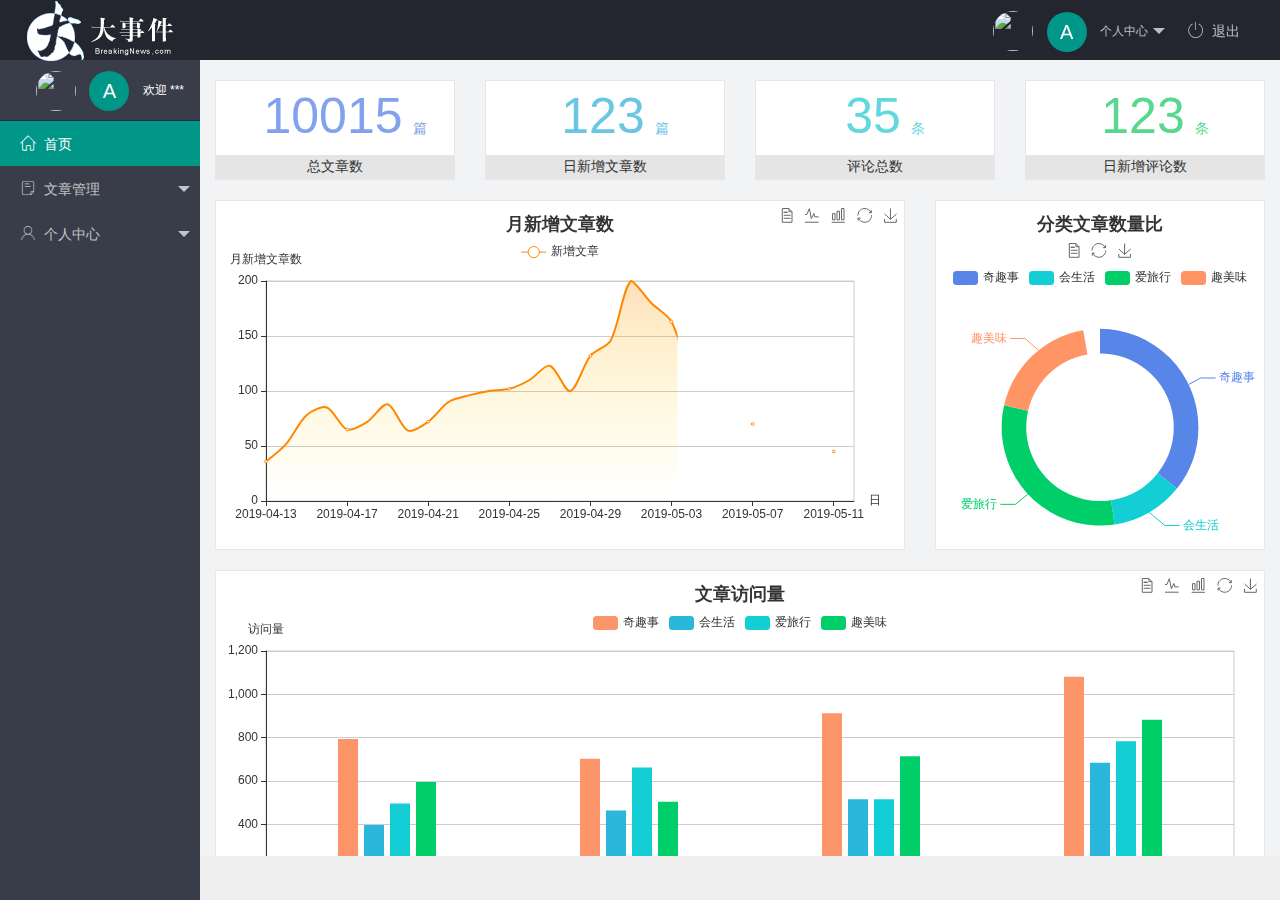
==== commit 0ef15284: "完成个人中心的开发" ====
--- a/index.html
+++ b/index.html
@@ -27,9 +27,9 @@
                         <span class="text-avatar">A</span> 个人中心
                     </a>
                     <dl class="layui-nav-child">
-                        <dd><a href="">基本资料</a></dd>
-                        <dd><a href="">更换头像</a></dd>
-                        <dd><a href="">重置密码</a></dd>
+                        <dd><a href="/user/user_info.html" target="fm">基本资料</a></dd>
+                        <dd><a href="/user/user_avatar.html" target="fm">更换头像</a></dd>
+                        <dd><a href="/user/user_pwd.html" target="fm">重置密码</a></dd>
                     </dl>
                 </li>
                 <li class="layui-nav-item">
@@ -68,13 +68,13 @@
                         <a href="javascript:;"><span class="iconfont icon-user"></span>个人中心</a>
                         <dl class="layui-nav-child">
                             <dd>
-                                <a href="javascript:;"><i class="layui-icon layui-icon-app"></i>基本资料</a>
+                                <a href="/user/user_info.html" target="fm"><i class="layui-icon layui-icon-app"></i>基本资料</a>
                             </dd>
                             <dd>
-                                <a href="javascript:;"><i class="layui-icon layui-icon-app"></i>更换头像</a>
+                                <a href="/user/user_avatar.html" target="fm"><i class="layui-icon layui-icon-app"></i>更换头像</a>
                             </dd>
                             <dd>
-                                <a href="javascript:;"><i class="layui-icon layui-icon-app"></i>重置密码</a>
+                                <a href="/user/user_pwd.html" target="fm"><i class="layui-icon layui-icon-app"></i>重置密码</a>
                             </dd>
                         </dl>
                     </li>
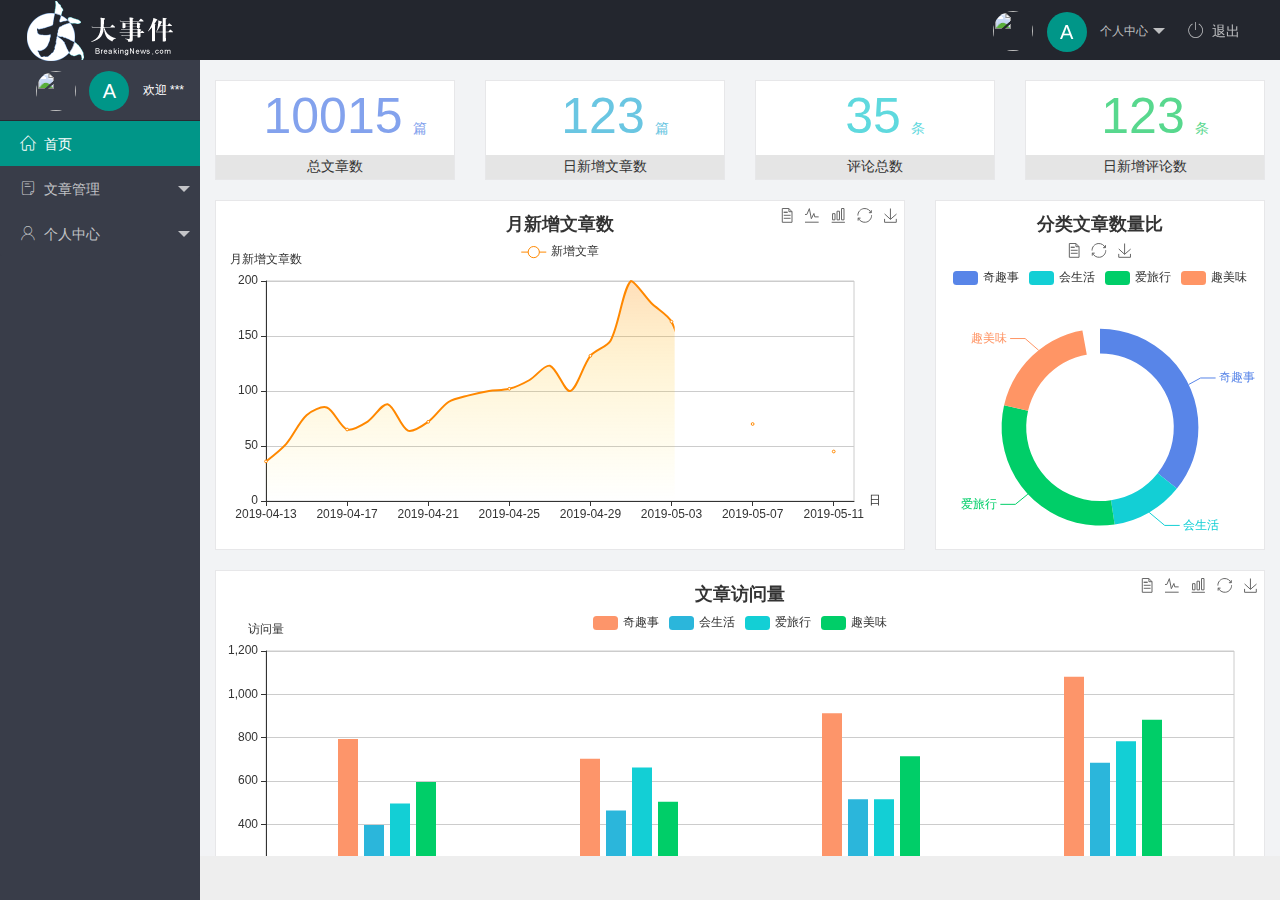
==== commit d360c450: "完成文章管理相关功能的开发" ====
--- a/index.html
+++ b/index.html
@@ -54,13 +54,13 @@
                         <a class="" href="javascript:;"><span class="iconfont icon-16"></span>文章管理</a>
                         <dl class="layui-nav-child">
                             <dd>
-                                <a href="javascript:;"><i class="layui-icon layui-icon-app"></i>文章类别</a>
+                                <a href="/article/art_cate.html" target="fm"><i class="layui-icon layui-icon-app"></i>文章类别</a>
                             </dd>
                             <dd>
-                                <a href="javascript:;"><i class="layui-icon layui-icon-app"></i>文章列表</a>
+                                <a href="/article/art_list.html" target="fm"><i class="layui-icon layui-icon-app"></i>文章列表</a>
                             </dd>
                             <dd>
-                                <a href="javascript:;"><i class="layui-icon layui-icon-app"></i>发布文章</a>
+                                <a href="/article/art_pub.html" target="fm"><i class="layui-icon layui-icon-app"></i>发布文章</a>
                             </dd>
                         </dl>
                     </li>
